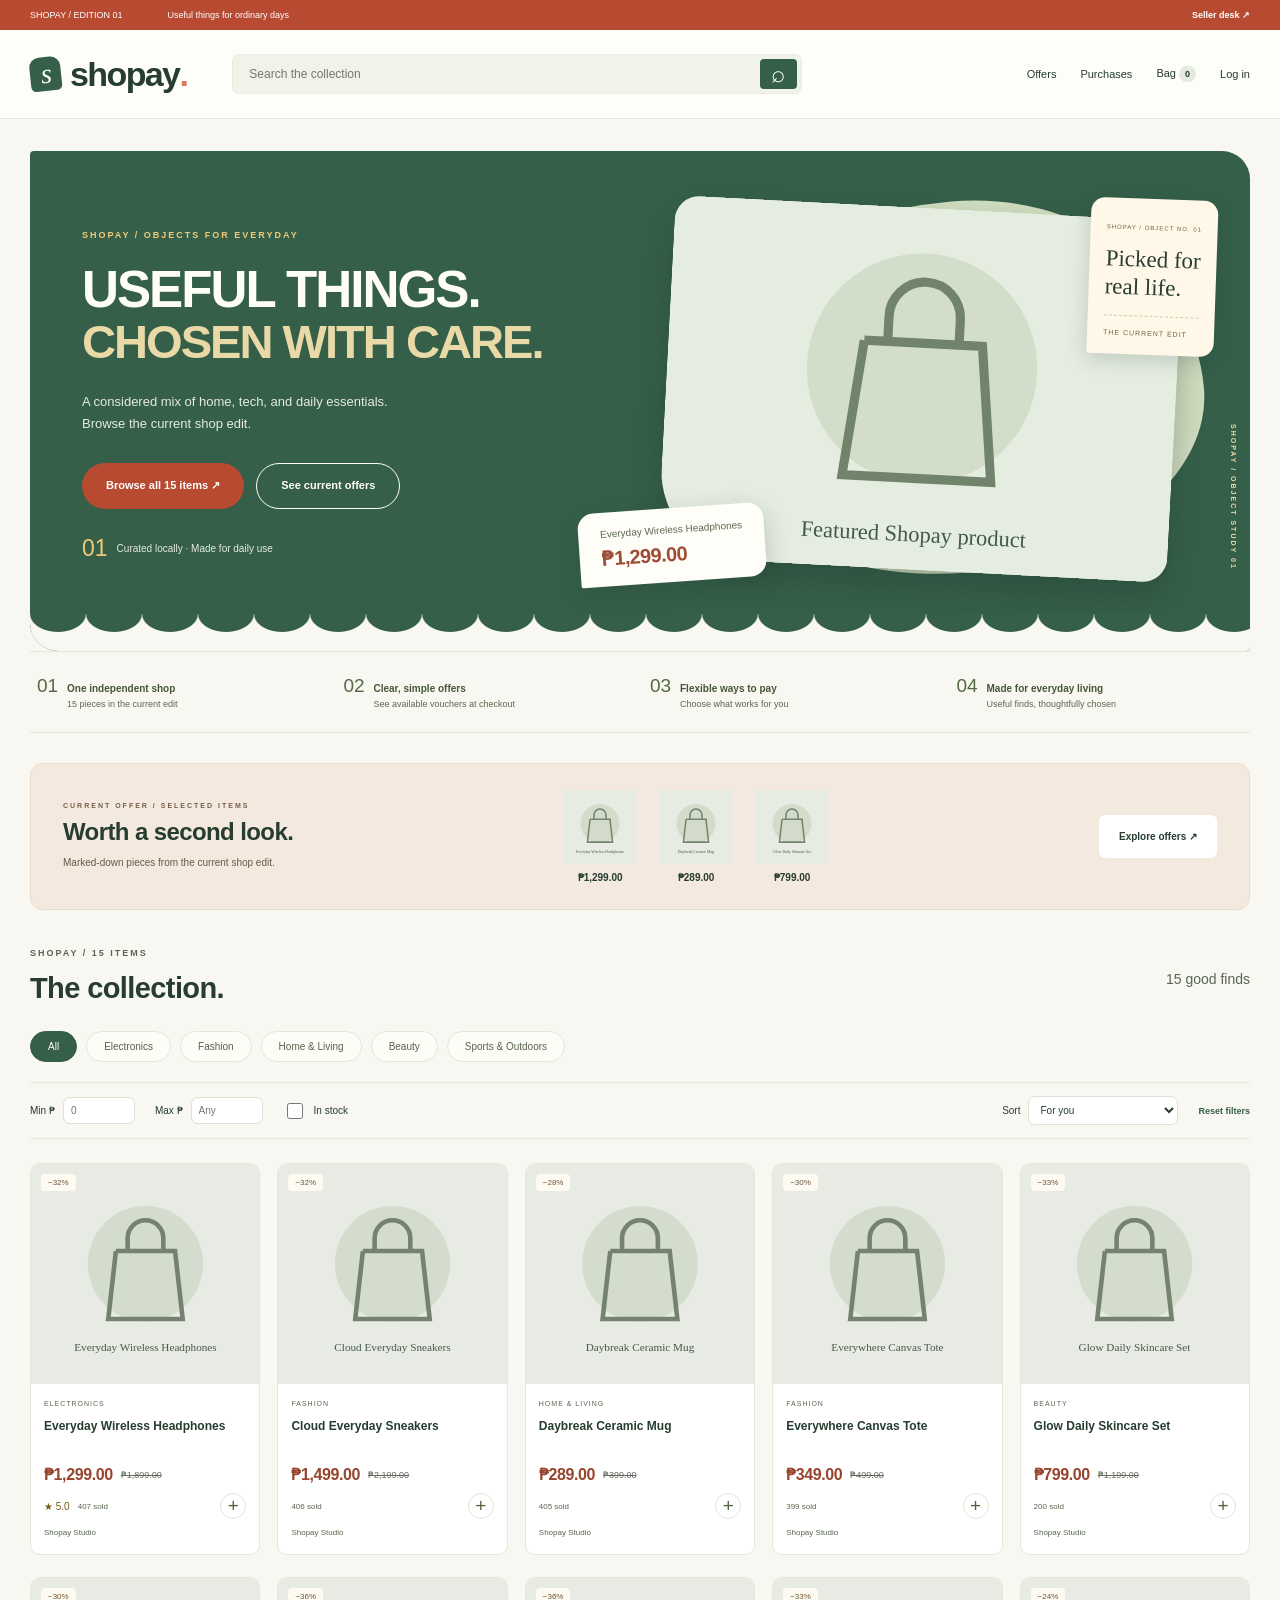
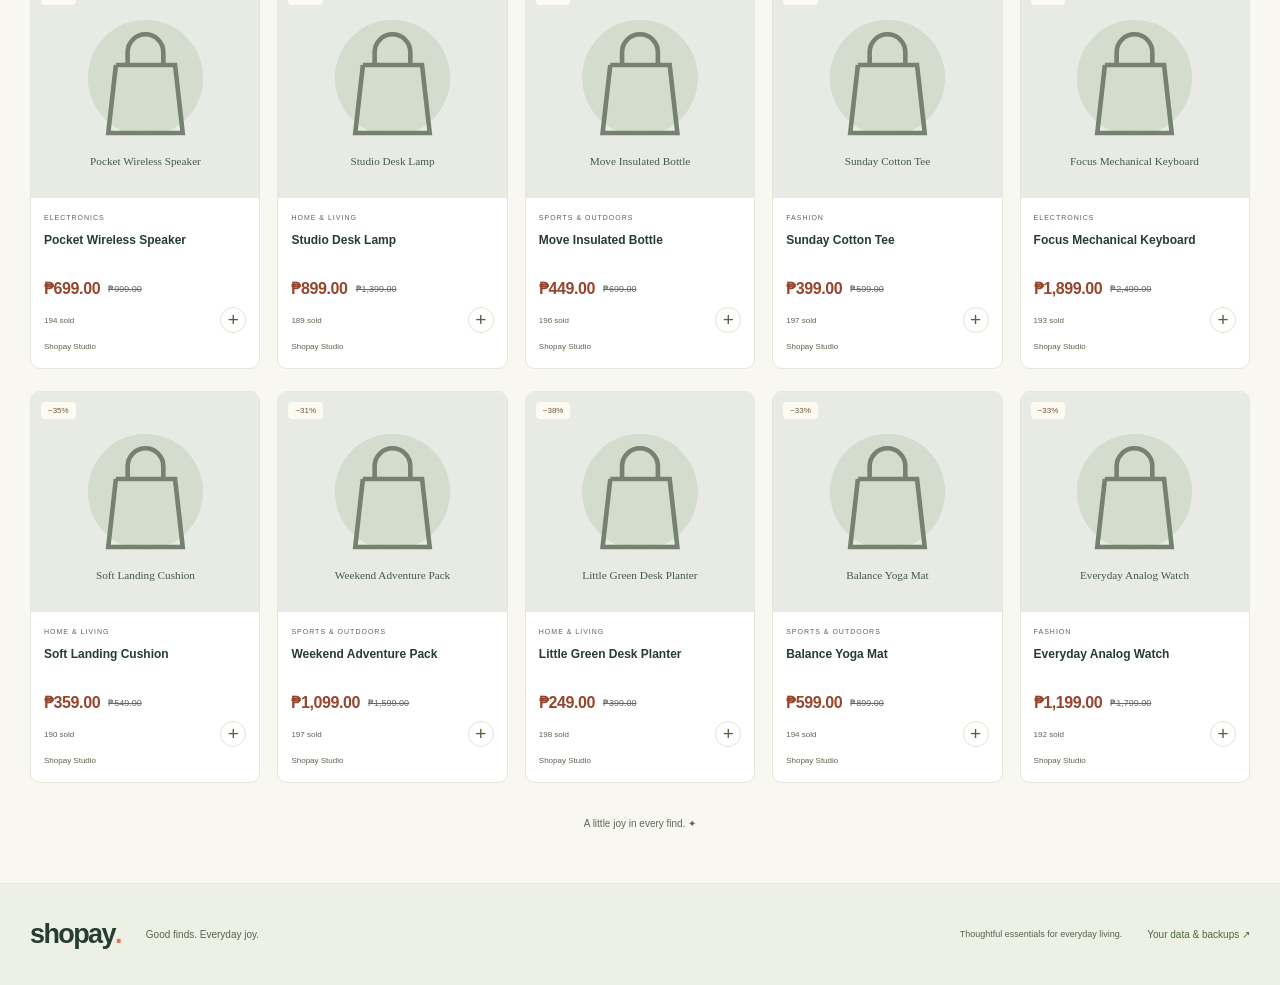
==== index.html @ 60e9d0f9 "Initial commit" ====
<!doctype html>
<html lang="en">
<head>
  <meta charset="UTF-8">
  <meta name="viewport" content="width=device-width, initial-scale=1">
  <meta name="description" content="Shopay: good finds, thoughtful prices, and a little everyday joy.">
  <title>Shopay · Good finds, everyday.</title>
  <link rel="stylesheet" href="style.css">
  <script src="script.js" defer></script>
</head>
<!-- For shared customer/admin data, open both pages through the same static-server URL. -->
<body data-mode="customer">
  <div class="announcement">SHOPAY / EDITION 01 <span>Useful things for ordinary days</span><a href="admin.html">Seller desk ↗</a></div>
  <header class="site-header">
    <a class="logo" href="#home" aria-label="Shopay homepage"><span class="logo-mark">s</span>shopay<span class="coral">.</span></a>
  <form id="search-form" class="search"><input name="search" placeholder="Search the collection" aria-label="Search products"><button aria-label="Search">⌕</button></form>
    <nav><a href="#vouchers">Offers</a><a href="#orders">Purchases</a><a href="#cart">Bag <b id="cart-count">0</b></a><a href="#profile" id="account-link">Log in</a></nav>
  </header>
  <main>
    <!-- HOME: static presentation stays in HTML; JavaScript fills the catalog. -->
  <section id="page-home" class="page">
  <div class="hero">
  <div><span class="eyebrow">SHOPAY / OBJECTS FOR EVERYDAY</span><h1>Useful things.<br><em>Chosen with care.</em></h1>
  <p>A considered mix of home, tech, and daily essentials.<br>Browse the current shop edit.</p><div class="hero-actions"><a class="button dark" href="#collection">Browse all 15 items ↗</a><a class="button light" href="#vouchers">See current offers</a></div>
  <div class="hero-note"><span>01</span> Curated locally · Made for daily use</div></div>
  <div class="hero-art">
  <div class="hero-circle"></div><img id="hero-image" alt="Featured Shopay product">
  <div class="hero-ticket"><small>SHOPAY / OBJECT NO. 01</small><strong>Picked for<br>real life.</strong><span>THE CURRENT EDIT</span></div>
  <div class="hero-price"><small id="hero-name"></small><strong id="hero-price"></strong></div></div>
      </div>
  <div class="benefits"><span>01 <strong>One independent shop</strong><small>15 pieces in the current edit</small></span><span>02 <strong>Clear, simple offers</strong><small>See available vouchers at checkout</small></span><span>03 <strong>Flexible ways to pay</strong><small>Choose what works for you</small></span><span>04 <strong>Made for everyday living</strong><small>Useful finds, thoughtfully chosen</small></span></div>
  <div class="offer-banner">
  <div><span class="eyebrow">CURRENT OFFER / SELECTED ITEMS</span>
  <h2>Worth a second look.</h2>
  <p>Marked-down pieces from the current shop edit.</p></div>
  <div id="flash-products" class="flash-products"></div><a href="#vouchers" class="button light">Explore offers ↗</a></div>
  <section id="collection" class="collection">
  <div class="section-heading">
  <div><span class="eyebrow">SHOPAY / 15 ITEMS</span>
  <h2>The collection.</h2></div><span id="product-count" class="muted"></span></div>
  <div id="category-buttons" class="category-buttons" aria-label="Product categories"></div>
  <div class="filters">
  <label>Min ₱<input id="min-price" type="number" min="0" placeholder="0"></label>
  <label>Max ₱<input id="max-price" type="number" min="0" placeholder="Any"></label>
  <label class="inline"><input id="available-only" type="checkbox">In stock</label>
  <label>Sort<select id="sort"><option value="recommended">For you</option><option value="low">Price: low to high</option><option value="high">Price: high to low</option><option value="sold">Best sellers</option><option value="new">Newest</option></select></label>
          <button data-action="clear-filters" class="text-button">Reset filters</button>
        </div>
  <div id="product-grid" class="product-grid"></div>
  <p class="collection-note">A little joy in every find. ✦</p>
      </section>
    </section>
    <!-- PRODUCT: one reusable view for every catalog item. -->
  <section id="page-product" class="page" hidden>
      <a href="#home" class="text-button">← Back to good finds</a>
  <div class="product-detail">
  <div class="detail-art"><img id="detail-image" alt=""></div>
  <div><span id="detail-category" class="eyebrow"></span><h1 id="detail-name"></h1>
  <div id="detail-rating" class="muted"></div>
  <div id="detail-price" class="detail-price"></div>
  <p id="detail-description"></p>
  <div class="notice">Thoughtfully selected essentials, ready for everyday use.</div>
  <div class="quantity-row">
  <label>Quantity<input id="product-qty" type="number" min="1" value="1"></label><span id="detail-stock"></span></div>
  <div class="button-row"><button data-action="add-detail" class="button outlined">Add to bag</button><button data-action="buy" class="button primary">Buy now ↗</button></div>
  <p class="muted" id="detail-shop"></p></div></div>
  <div class="two-columns">
  <section class="panel">
  <h2>A closer look</h2>
  <p id="detail-specs"></p></section>
  <section class="panel">
  <h2>Little notes from shoppers</h2>
  <div id="reviews"></div>
  <form id="review-form" hidden>
  <label>Rating<select name="rating"><option value="5">★★★★★</option><option value="4">★★★★</option><option value="3">★★★</option><option value="2">★★</option><option value="1">★</option></select></label>
  <label>Your review<textarea name="text" required maxlength="500"></textarea></label><button class="button primary">Post review</button></form>
</section>
</div>
    </section>
    <!-- CART: checked items alone are included in checkout. -->
  <section id="page-cart" class="page" hidden>
  <div class="section-heading">
  <div><span class="eyebrow">A FEW GOOD FINDS</span><h1>Your shopping bag.</h1></div><a href="#home">Keep exploring ↗</a></div>
  <div class="cart-layout">
  <div id="cart-items" class="panel"></div><aside class="panel summary">
  <h2>A little recap</h2>
  <div id="cart-summary"></div><a class="button primary wide" href="#checkout">Continue to checkout ↗</a></aside></div>
    </section>
    <!-- CHECKOUT: no card, wallet, or banking credentials are collected. -->
  <section id="page-checkout" class="page" hidden>
      <span class="eyebrow">ALMOST YOURS</span><h1>The final little details.</h1>
  <div class="cart-layout">
  <form id="checkout-form" class="stack">
  <section class="panel">
  <h2>01 · Where should it go?</h2>
  <label>Delivery address<textarea name="address" required minlength="8" maxlength="300"></textarea></label>
  <label>Delivery option<select name="shipping" id="shipping-option"></select></label></section>
  <section class="panel">
  <h2>02 · A little extra off</h2>
  <div class="two-columns">
  <label>Order voucher<input name="code" placeholder="HELLO10" maxlength="30"></label>
  <label>Shipping voucher<input name="shippingCode" placeholder="SHIPFREE" maxlength="30"></label></div>
  <p class="muted">One order discount plus one shipping discount.</p><button type="button" data-action="apply-vouchers" class="button outlined">Apply vouchers</button></section>
  <section class="panel">
  <h2>03 · Your way to pay</h2>
  <label>Payment method<select name="payment"><option>Cash on Delivery</option><option>E-Wallet</option><option>Card</option><option>ShopayLater</option></select></label>
  <div id="installment-options" hidden>
  <label>Installment duration<select name="months"><option value="1">1 month</option><option value="3" selected>3 months</option><option value="6">6 months</option></select></label>
  <p id="credit-message" class="muted"></p></div></section>
      </form>
<aside class="panel summary">
  <h2>Order summary</h2>
  <div id="checkout-summary"></div><button class="button primary wide" form="checkout-form" id="place-order">Place order ↗</button>
  </aside></div>
    </section>
  <section id="page-orders" class="page" hidden>
  <div class="section-heading">
  <div><span class="eyebrow">YOUR SHOPAY</span><h1>Your little deliveries.</h1></div>
  <label class="inline"><input id="show-earlier-orders" type="checkbox">Include earlier purchases</label></div>
  <div id="order-list"></div></section>
  <section id="page-vouchers" class="page" hidden><span class="eyebrow">LITTLE EXTRAS, JUST FOR YOU</span><h1>Good finds. Better prices.</h1>
  <div id="voucher-list" class="two-columns"></div></section>
  <section id="page-later" class="page" hidden><span class="eyebrow">YOUR PACE. YOUR EVERYDAY.</span><h1>Shopay<span class="coral">Later</span></h1>
  <div class="credit-banner">
  <div><small>AVAILABLE SHOPAYLATER BALANCE</small>
  <h2 id="available-credit"></h2>
  <p>₱10,000 available · 0% installment fees</p></div><button data-action="activate-later" id="activate-later" class="button light">Activate ShopayLater</button></div>
  <div id="installment-list"></div></section>
    <!-- ACCOUNT: customer details, saved addresses, and data tools. -->
  <section id="page-profile" class="page" hidden>
  <div class="section-heading">
  <div><span class="eyebrow">MAKE YOURSELF AT HOME</span><h1 id="profile-greeting"></h1></div><button data-action="logout" class="button outlined">Log out</button></div>
  <div class="account-links"><a href="#orders">Your purchases ↗</a><a href="#vouchers">Voucher wallet ↗</a><a href="#later">ShopayLater ↗</a><a href="#backup">Data backup ↗</a></div>
  <div class="two-columns">
  <form id="profile-form" class="panel">
  <h2>Your account</h2>
  <label>Display name<input name="name" required maxlength="60"></label>
  <label>Email address<input name="email" type="email" required maxlength="100"></label><button class="button primary">Save profile</button></form>
  <form id="address-form" class="panel">
  <h2>Saved delivery addresses</h2>
  <div id="address-list"></div>
  <label>Add a delivery address<textarea name="address" required minlength="8" maxlength="300"></textarea></label><button class="button outlined">Save address</button></form>
</div></section>
  <section id="page-backup" class="page" hidden><span class="eyebrow">ACCOUNT &amp; RECORDS</span><h1>Keep your good finds.</h1>
  <div class="panel">
  <p>Export a JSON backup before importing or restoring your shop data. Importing replaces saved records and signs you out.</p>
  <div class="button-row"><button data-action="export" class="button primary">Export shop data</button>
  <label class="button outlined file-label">Import shop data<input type="file" id="import-file" accept=".json,application/json"></label><button data-action="reset" class="button danger">Restore shop defaults</button></div></div>
  <p class="notice">Your shop data saves automatically. Export a backup to keep a separate copy.</p></section>
    <!-- CUSTOMER ACCESS: sign-in and account creation. -->
  <section id="page-login" class="page auth-page" hidden>
  <div class="auth-intro"><span class="eyebrow">GOOD FINDS START HERE</span><h1>Your next favorite<br>is a login away.</h1>
  <p>A little joy, delivered. Make yourself at home.</p><span class="auth-star">✦</span></div>
  <form id="login-form" class="panel"><span class="eyebrow">YOUR SHOPAY</span>
  <h2>Hello, good to see you.</h2>
  <label>Email address<input name="email" type="email" value="alex@shopay.ph" required autocomplete="username"></label>
  <label>4-digit PIN<input name="pin" type="password" value="1234" pattern="[0-9]{4}" maxlength="4" required autocomplete="off"></label><button class="button primary wide">Log in ↗</button>
  <p class="muted small">Sign in to view your account, purchases, and saved offers.</p><a href="#register">Create a customer account</a><a href="admin.html">Seller login ↗</a></form>
</section>
  <section id="page-register" class="page narrow" hidden>
  <form id="register-form" class="panel"><span class="eyebrow">MAKE YOURSELF AT HOME</span><h1>Join the good finds.</h1>
  <label>Your name<input name="name" required maxlength="60"></label>
  <label>Email address<input name="email" type="email" required maxlength="100"></label>
  <label>4-digit PIN<input name="pin" type="password" pattern="[0-9]{4}" maxlength="4" required autocomplete="off"></label><button class="button primary wide">Create customer account</button>
  <p class="muted small">Your account keeps your purchases and saved offers together.</p><a href="#login">Already have an account? Log in.</a></form>
</section>
  </main>
  <footer><a class="logo" href="#home">shopay<span class="coral">.</span></a>
  <p>Good finds. Everyday joy.</p><span>Thoughtful essentials for everyday living.</span><a href="#backup">Your data & backups ↗</a></footer>
  <div id="toast" role="status" aria-live="polite"></div>
  <noscript>Shopay needs JavaScript enabled.</noscript>
</body>
</html>
---- style.css ----
/* SHOPAY DESIGN: warm paper, forest green, coral details, generous readable spacing. */
:root{--paper:#f8f7f1;--white:#fff;--ink:#263d30;--green:#355f49;--muted:#596656;--line:#e3e7dc;--coral:#de795d;--coral-strong:#b84a32;--soft:#e6eddc;font-family:Arial,Helvetica,sans-serif;color:var(--ink);background:var(--paper);font-size:14px}
*{box-sizing:border-box}
body{margin:0}
button,input,select,textarea{font:inherit}
button,a{touch-action:manipulation}
button{cursor:pointer;color:inherit;background:none;border:0}
button:disabled{opacity:.45;cursor:not-allowed}
a{color:inherit;text-decoration:none}
img{display:block;max-width:100%;object-fit:cover}
h1,h2,h3,p{margin-top:0}
h1{font-size:38px;line-height:1.12;letter-spacing:-1.5px;margin-bottom:15px}
h2{font-size:23px;letter-spacing:-.6px;margin-bottom:15px}
p{line-height:1.75}
small{font-size:11px}
strong,b{font-weight:600}
[hidden]{display:none!important}
/* Shared controls: native inputs keep the presentation simple and keyboard friendly. */
label{display:flex;flex-direction:column;gap:8px;font-size:11px;font-weight:600;margin-bottom:17px;min-width:0}
input,select,textarea{padding:11px 12px;border:1px solid #dce2d4;border-radius:7px;background:#fff;color:var(--ink);width:100%;max-width:100%;font-size:12px}
textarea{min-height:90px;resize:vertical}
input[type=checkbox]{width:16px;height:16px;accent-color:var(--green)}
input:focus,select:focus,textarea:focus{outline:2px solid #7a9b7770;outline-offset:2px}
button:focus-visible,a:focus-visible,summary:focus-visible{outline:3px solid var(--coral-strong);outline-offset:4px}
.inline{display:flex;flex-direction:row;align-items:center;gap:8px;margin-bottom:0}
.muted{color:var(--muted)}
.small{font-size:11px}
.green{color:var(--green)}
.coral{color:var(--coral)}
.eyebrow{display:block;font-size:9px;font-weight:700;letter-spacing:2px;color:var(--muted);margin-bottom:14px}
.button{display:inline-flex;align-items:center;justify-content:center;gap:12px;min-height:43px;padding:12px 20px;border-radius:6px;font-size:12px;font-weight:600;line-height:1.4}
.button.primary,.button.dark{background:var(--green);color:white}
.button.light{background:white;color:var(--ink)}
.button.outlined{background:white;border:1px solid #d6dfce}
.button.danger{color:#af4e38;border:1px solid #eac7bc;background:#fff4ee}
.button.small{font-size:10px;padding:8px 12px;min-height:32px}
.button.wide{width:100%}
.button-row{display:flex;gap:12px;align-items:center;flex-wrap:wrap}
.text-button{display:inline-block;color:var(--green);font-size:11px;font-weight:600;padding:6px 0}
.panel{background:var(--white);border:1px solid var(--line);border-radius:12px;padding:25px}
.section-heading{display:flex;justify-content:space-between;gap:20px;align-items:center;margin-bottom:22px}
.section-heading h1,.section-heading h2{margin-bottom:4px}
.section-heading label{margin-bottom:0}
.two-columns{display:grid;grid-template-columns:1fr 1fr;gap:24px}
.three-columns{display:grid;grid-template-columns:1fr 1fr 1fr;gap:15px}
.space-top{margin-top:25px}
.stack{display:grid;gap:22px}
.notice{padding:16px 19px;background:#f4f2e5;border:1px solid #e7e2cc;border-radius:8px;font-size:11px;color:#625b45;line-height:1.8;margin-block:22px}
.empty{padding:55px 20px;text-align:center;color:var(--muted);grid-column:1/-1}
.empty>span{font-size:35px;color:#63734f;display:block;margin-bottom:20px}
.empty h2{font-size:23px;color:var(--ink)}
.empty a{font-size:12px;color:var(--green)}
/* Customer navigation and editorial storefront. */
.announcement{padding:10px max(30px,calc((100% - 1260px)/2));background:var(--coral-strong);color:white;font-size:9px;display:flex;justify-content:space-between;gap:20px}
.announcement>span{margin-right:auto;margin-left:25px}
.announcement a{white-space:nowrap;color:white;font-weight:700}
.site-header{padding:24px max(30px,calc((100% - 1260px)/2));display:flex;align-items:center;gap:45px;background:#fdfdf9;border-bottom:1px solid var(--line);position:sticky;top:0;z-index:20}
.logo{display:inline-flex;align-items:center;font-size:34px;font-weight:700;letter-spacing:-1.6px;white-space:nowrap}
.logo-mark{display:flex;align-items:center;justify-content:center;width:31px;height:34px;background:var(--green);color:#fff;border-radius:10px 10px 5px 5px;margin-right:9px;font:italic 28px Georgia,serif;transform:rotate(-6deg)}
.search{display:flex;flex:1;background:#f1f3e9;border:1px solid #e9ecdf;border-radius:7px;max-width:570px}
.search input{background:transparent;border:0;padding:12px 16px;min-width:80px}
.search button{background:var(--green);color:white;border-radius:4px;margin:4px;width:40px;font-size:24px}
.site-header nav{display:flex;align-items:center;gap:24px;margin-left:auto;font-size:11px;white-space:nowrap}
.site-header nav b{font-size:9px;display:inline-flex;min-width:17px;justify-content:center;background:#e5ebdc;padding:3px;border-radius:10px}
.site-header nav a[aria-current=page]{color:var(--green);font-weight:700;border-bottom:2px solid var(--coral)}
.page{width:min(1260px,calc(100% - 60px));margin:32px auto 50px;min-height:55vh}
.hero{display:grid;grid-template-columns:minmax(0,.9fr) minmax(0,1.1fr);background:var(--green);color:#fffdf7;border:0;border-radius:4px 28px 4px 28px;min-height:500px;position:relative;overflow:hidden;padding-bottom:24px}
.hero::after{content:"";position:absolute;z-index:2;inset:auto 0 -1px;height:38px;background:radial-gradient(28px 18px at 28px 0,var(--green)97%,transparent 102%) 0 0/56px 38px repeat-x,var(--paper)}
.hero>div:first-child{padding:52px 0 38px 52px;z-index:1;align-self:center}
.hero .eyebrow{font-size:9px;letter-spacing:2px;color:#f0c978}
.hero h1{font:900 clamp(36px,4vw,58px)/.98 'Arial Rounded MT Bold','Arial Black',Arial,sans-serif;letter-spacing:-2px;text-transform:uppercase;margin:25px 0}
.hero h1 em{font:900 .92em/.98 'Arial Rounded MT Bold','Arial Black',Arial,sans-serif;color:#e9d9a7}
.hero p{font-size:13px;color:#e4ebdf;margin-bottom:27px}
.hero .button{padding:14px 24px;font-size:11px;gap:20px;border-radius:30px}
.hero .button.dark{background:var(--coral-strong);color:white}
.hero .button.light{border:1px solid #fffdf7;background:transparent;color:#fffdf7}
.hero-actions{display:flex;gap:12px;flex-wrap:wrap}
.hero-note{font-size:10px;color:#e4ebdf;display:flex;align-items:center;gap:9px;margin-top:26px}
.hero-note>span{font-size:23px;color:#f0c978}
.hero-art{position:relative;display:flex;align-items:center;justify-content:center}
.hero-art::after{content:'SHOPAY  /  OBJECT STUDY  01';position:absolute;right:2%;bottom:12%;writing-mode:vertical-rl;font-size:7px;font-weight:700;letter-spacing:2px;color:#e9d9a7}
.hero-circle{width:78%;height:78%;right:7%;background:#d1dec1;border-radius:55% 45% 48% 52%/47% 56% 44% 53%;position:absolute;transform:rotate(-5deg)}
.hero-art>img{position:absolute;width:76%;height:76%;right:11%;border-radius:25px 90px 25px 90px;mix-blend-mode:normal;filter:saturate(.9);transform:rotate(3deg);box-shadow:0 16px 34px #1d332a55}
.hero-ticket{position:absolute;top:10%;right:5%;transform:rotate(2deg);padding:18px 16px;background:#fff8e9;color:var(--ink);border-radius:14px 14px 14px 2px;box-shadow:0 5px 20px #1d332a30}
.hero-ticket small{font-size:6px;letter-spacing:1px;color:#705a3a}
.hero-ticket strong{font-family:Georgia,serif;font-weight:400;font-size:23px;line-height:1.2;display:block;margin-top:13px}
.hero-ticket>span{display:block;border-top:1px dashed #d5c8ab;font-size:7px;letter-spacing:1px;padding-top:13px;margin-top:15px;color:#705c3f}
.hero-price{position:absolute;z-index:3;bottom:45px;left:0;background:#fffdf7;padding:16px 22px;transform:rotate(-4deg);border-radius:16px 16px 16px 2px;box-shadow:0 8px 24px #1d332a35;max-width:260px}
.hero-price small{font-size:10px;color:#5d6a51;display:block}
.hero-price strong{font-size:20px;display:block;margin-top:7px;letter-spacing:-.6px;color:#9d4d35}
.benefits{display:grid;grid-template-columns:repeat(4,1fr);gap:20px;padding:23px 7px;border-top:1px solid var(--line);border-bottom:1px solid var(--line)}
.benefits>span{display:grid;grid-template-columns:30px 1fr;align-items:baseline;font-size:19px;color:#536a40}
.benefits strong{grid-column:2;font-size:10px;letter-spacing:0;margin-left:0;color:#465738}
.benefits small{grid-column:2;display:block;font-size:9px;margin-left:0;margin-top:2px;color:#5b6951}
.offer-banner{display:flex;align-items:center;gap:30px;background:#f4e9df;border:1px solid #ecdccc;border-radius:12px;padding:26px 32px;margin-top:30px}
.offer-banner .eyebrow{font-size:7px;color:#755f48;margin-bottom:9px}
.offer-banner h2{font-size:24px;margin-bottom:8px}
.offer-banner p{font-size:10px;color:#685a49;margin-bottom:0}
.offer-banner>.button{margin-left:auto;font-size:10px;white-space:nowrap}
.flash-products{display:flex;gap:22px;margin-left:auto}
.flash-products a{text-align:center}
.flash-products img{width:74px;height:74px;object-fit:cover;border-radius:8px 8px 2px 2px;mix-blend-mode:normal;filter:saturate(.8)}
.flash-products strong{font-size:10px;display:block;margin-top:8px}
.collection{padding-top:38px;scroll-margin-top:120px}
.collection .section-heading h2{font-size:29px}
.category-buttons{display:flex;gap:9px;overflow-x:auto;scrollbar-width:none;padding-bottom:8px;margin-bottom:12px}
.category-buttons button{border:1px solid #e2e7d9;border-radius:20px;padding:9px 17px;background:#fdfdf8;font-size:10px;white-space:nowrap;color:#56634c}
.category-buttons button.active{background:var(--green);border-color:var(--green);color:white}
.filters{display:flex;align-items:center;gap:20px;border-top:1px solid var(--line);border-bottom:1px solid var(--line);padding:13px 0;margin-bottom:24px}
.filters label{flex-direction:row;align-items:center;gap:8px;font-size:10px;font-weight:400;margin:0;white-space:nowrap}
.filters input[type=number]{width:72px;padding:7px;font-size:10px}
.filters select{font-size:10px;padding:7px;min-width:150px}
.filters label:has(select){margin-left:auto}
.filters .text-button{font-size:9px;white-space:nowrap}
/* Product cards, product detail, cart, checkout, and purchase history. */
.product-grid{display:grid;grid-template-columns:repeat(5,minmax(0,1fr));gap:22px 17px}
.product-card{background:#fff;border:1px solid #e3e8da;border-radius:10px;overflow:hidden;transition:transform .2s,box-shadow .2s}
.product-card:hover{transform:translateY(-3px);box-shadow:0 8px 25px #354d2612}
.product-art{aspect-ratio:1.04;display:block;position:relative;overflow:hidden;background:#edf0e7}
.product-art>img{width:100%;height:100%;padding:0;object-fit:cover;filter:saturate(.65)}
.discount{position:absolute;top:10px;left:10px;background:#fffdf3e6;border-radius:4px;padding:4px 7px;color:#705538;font-size:8px}
.sold-out{position:absolute;bottom:10px;left:10px;background:#283f32d9;color:white;font-size:9px;padding:6px 10px;border-radius:5px}
.product-copy{padding:15px 13px}
.product-copy>small{font-size:8px;color:#58654f;display:block;line-height:1.5}
.product-copy>small:first-child{text-transform:uppercase;font-size:7px;letter-spacing:1px;margin-bottom:8px}
.product-copy>a{display:block;font-size:12px;font-weight:600;line-height:1.5;min-height:36px}
.prices{display:flex;align-items:center;gap:8px;margin-top:12px}
.prices strong{font-size:16px;color:#98452e;letter-spacing:-.4px}
.prices s{font-size:9px;color:#626a5f}
.product-meta{display:flex;gap:8px;align-items:center;font-size:8px;color:#59664f;margin-top:9px;margin-bottom:8px}
.product-meta button{margin-left:auto;display:flex;align-items:center;justify-content:center;border:1px solid #e0e6d5;border-radius:50%;width:26px;height:26px;color:#50643c;font-size:19px}
.rating{color:#795d13;font-size:10px}
.collection-note{text-align:center;font-size:10px;color:#5c694f;margin:32px 0 0}
.product-detail{display:grid;grid-template-columns:1fr 1fr;gap:50px;margin-block:25px 35px}
.detail-art{background:#e9efdf;border-radius:14px;overflow:hidden;min-height:410px}
.detail-art img{width:100%;height:100%;max-height:500px;object-fit:cover;filter:saturate(.75)}
.product-detail h1{font-size:37px;margin-top:15px}
.product-detail>div:last-child{padding-top:15px}
.product-detail p{color:#58674e;font-size:12px}
.detail-price{display:flex;gap:15px;align-items:center;flex-wrap:wrap;background:#eeefe5;padding:18px;margin-block:20px;border-radius:8px}
.detail-price strong{font-size:28px;letter-spacing:-1px;color:#98452e}
.detail-price s{font-size:12px;color:#626b5d}
.detail-price>span{font-size:9px;color:#566647}
.quantity-row{display:flex;align-items:center;gap:20px;font-size:11px;color:#56664a}
.quantity-row label{display:flex;flex-direction:row;align-items:center;gap:16px}
.quantity-row input{width:75px}
.review{border-bottom:1px solid var(--line);padding-block:15px}
.review strong{font-size:12px}
.review p{font-size:12px;color:var(--muted);margin:10px 0}
.review small{color:#5f6b56;font-size:9px}
.cart-layout{display:grid;grid-template-columns:minmax(0,1fr) 340px;gap:25px;align-items:start}
.cart-item{display:flex;align-items:center;gap:15px;border-bottom:1px solid var(--line);padding:15px 0}
.cart-item:last-child{border:0}
.cart-item>input[type=checkbox]{flex-shrink:0}
.cart-item>img{width:74px;height:74px;border-radius:7px;flex-shrink:0;background:#eff2e8}
.cart-item>div{flex:1}
.cart-item strong{font-size:12px}
.cart-item small{display:block;font-size:9px;color:#596750;margin-top:7px}
.cart-item>input[type=number]{width:60px;padding:8px}
.cart-item>b{font-size:12px;white-space:nowrap}
.summary{position:sticky;top:125px}
.summary-line{display:flex;justify-content:space-between;gap:18px;padding:12px 0;font-size:12px;border-bottom:1px solid #f0f2e9;line-height:1.6}
.summary-line>span{color:#56634c}
.summary-line strong{white-space:nowrap}
.summary .button{margin-top:20px}
hr{border:0;border-top:1px solid var(--line);margin:20px 0}
.order-card{margin-bottom:22px}
.order-card>.section-heading{border-bottom:1px solid var(--line);padding-bottom:15px}
.order-card .section-heading small{display:block;margin-top:6px;color:var(--muted);font-size:10px}
.order-line{display:flex;align-items:center;gap:15px;margin-block:12px;font-size:11px}
.order-line img{width:50px;height:50px;border-radius:6px;background:#edf1e5}
.order-line>span{flex:1}
.order-progress{display:flex;flex-wrap:wrap;gap:10px;color:#59664f;font-size:8px;padding:18px 0}
.order-progress .done{color:#557c50;font-weight:600}
.badge{display:inline-block;white-space:nowrap;font-size:9px;background:#f7f0e2;border:1px solid #e7dec8;border-radius:5px;color:#70551e;padding:5px 8px}
.badge.completed,.badge.healthy,.badge.active{background:#edf4e6;color:#4e6337;border-color:#d8e6ca}
.badge.shipped,.badge.delivered,.badge.processing{background:#eaf1ed;color:#466151;border-color:#d8e7de}
.badge.canceled,.badge.inactive{background:#f0f2eb;color:#5f6957;border-color:#e0e5d7}
.badge.reorder,.badge.low{background:#fff0e6;color:#8a512f;border-color:#edd8c4}
/* Account, offer, login, installment, and backup views. */
.voucher-card{display:flex;border:1px solid var(--line);border-radius:12px;overflow:hidden;background:white}
.voucher-card>div{background:#e8eedb;min-width:145px;display:flex;align-items:center;justify-content:center;flex-direction:column;padding:25px 15px;border-right:1px dashed #b9c8a0}
.voucher-card>div>strong{font-size:28px;letter-spacing:-1px;color:#4d6237}
.voucher-card>div>small{font-size:7px;letter-spacing:1px;margin-top:10px;color:#56664a}
.voucher-card>section{padding:25px}
.voucher-card h2{font-size:20px;margin-bottom:10px}
.voucher-card p{font-size:10px;color:#56644c;margin-bottom:10px}
.voucher-card section>small{display:block;font-size:9px;color:#596750}
.voucher-card .button{margin-top:17px}
.credit-banner{display:flex;align-items:center;justify-content:space-between;gap:25px;padding:35px;background:var(--green);color:white;border-radius:14px;margin-block:25px}
.credit-banner small{font-size:9px;letter-spacing:1.5px;color:#d0dfc9}
.credit-banner h2{font-size:46px;letter-spacing:-2px;margin:20px 0 10px}
.credit-banner p{font-size:11px;color:#d0dfc9;margin-bottom:0}
.loan-card{display:flex;justify-content:space-between;gap:25px;margin-bottom:22px}
.loan-card p,.loan-card details{font-size:11px;color:#56644c}
.loan-card>div:last-child{text-align:right}
.loan-card>div:last-child>small{display:block;color:#56654b;font-size:10px;margin-bottom:15px}
.loan-card h2{margin-bottom:5px}
.account-links{display:grid;grid-template-columns:repeat(4,1fr);gap:16px;margin-bottom:25px}
.account-links a{padding:22px;background:white;border:1px solid var(--line);border-radius:10px;font-size:12px;color:#4d623a}
.address-row{display:flex;justify-content:space-between;gap:15px;font-size:12px;border-bottom:1px solid var(--line);padding-bottom:15px}
.auth-page{display:grid;grid-template-columns:1fr 1fr;gap:70px;align-items:center;max-width:1000px;min-height:65vh;padding-block:30px}
.auth-intro{position:relative;padding:20px 0}
.auth-intro h1{font-size:47px;letter-spacing:-2px;margin-top:25px}
.auth-intro p{max-width:300px;font-size:12px;color:#56654b}
.auth-intro .eyebrow{font-size:8px}
.auth-intro .logo{margin-bottom:40px}
.auth-star{font-size:90px;color:#65774f;display:block;margin:30px 70px 0 auto;text-align:right}
.auth-page .panel{padding:32px;box-shadow:0 12px 40px #3b4b2410}
.auth-page .panel h2{font-size:25px;margin-top:23px}
.auth-page .panel>a{display:block;font-size:11px;color:#4d693b;margin-top:22px}
.auth-page .panel>p{font-size:10px;margin-top:18px}
.narrow{max-width:520px}
.file-label{position:relative;cursor:pointer;margin:0}
.file-label input{position:absolute;inset:0;opacity:0;cursor:pointer;width:100%;height:100%}
footer{display:flex;align-items:center;gap:25px;background:#edf0e5;padding:35px max(30px,calc((100% - 1260px)/2));border-top:1px solid var(--line)}
footer .logo{font-size:27px}
footer p{font-size:10px;color:#56654c;margin-bottom:0}
footer>span{font-size:9px;color:#56644b;margin-left:auto}
footer>a:last-child{font-size:10px;color:#4e6739;white-space:nowrap}
/* Seller workspace uses the same palette, so the two modes feel connected. */
.admin-auth{width:min(1020px,calc(100% - 60px));margin:45px auto}
.seller-layout{display:flex;min-height:100vh}
.sidebar{position:fixed;inset:0 auto 0 0;width:225px;background:#263e30;color:#a6b69a;padding:30px 19px;display:flex;flex-direction:column;overflow-y:auto;scrollbar-width:thin}
.sidebar>.logo{color:#f3f5e8;font-size:31px;margin-left:8px}
.sidebar>.eyebrow{font-size:7px;color:#a8bb9b;margin:10px 0 27px 9px;letter-spacing:2.5px}
.shop-badge{display:flex;gap:11px;align-items:center;border-bottom:1px solid #ffffff0d;padding:10px 8px 24px;margin-bottom:20px;font-size:10px;color:#c9d7ba}
.shop-badge b{display:flex;align-items:center;justify-content:center;background:#3e5941;color:#bdcfa9;border-radius:8px;width:32px;height:32px;font:23px Georgia,serif}
.sidebar nav{display:flex;flex-direction:column;gap:7px}
.sidebar nav a{padding:13px 13px;font-size:11px;border-radius:6px;white-space:nowrap}
.sidebar nav a.active{background:#d6e7b414;color:#d5e1be}
.sidebar nav a:hover{background:#ffffff06}
.sidebar-bottom{margin-top:auto;padding-top:40px}
.sidebar-bottom>p{font-size:10px;background:#ffffff05;border:1px solid #ffffff0b;border-radius:9px;padding:17px 14px;color:#c3d2b4}
.sidebar-bottom small{font-size:9px;line-height:1.8;display:block;margin-top:10px;color:#a8bb9b}
.sidebar-bottom>a,.sidebar-bottom>button{display:block;font-size:10px;color:#c1ceb7;padding:11px}
.seller-main{width:calc(100% - 225px);margin-left:225px}
.seller-top{height:74px;background:#fdfdf8;border-bottom:1px solid var(--line);display:flex;align-items:center;justify-content:space-between;padding:0 35px;font-size:10px;color:#59664e}
.seller-top b{color:#526846;font-weight:500}
.workspace-label{font-size:7px;letter-spacing:1px;color:#59664e;border:1px solid #e4e7d7;background:#f4f5ea;padding:5px 8px;border-radius:4px}
.admin-page{padding:32px 35px;max-width:1500px;margin:auto;min-height:80vh}
.admin-page h1{font-size:30px;letter-spacing:-1px}
.admin-page>.eyebrow{font-size:8px}
.admin-page>.muted{font-size:11px}
.admin-page .panel h2{font-size:17px}
.admin-page .panel{padding:22px}
.admin-page .notice{font-size:10px}
.seller-footer{padding:18px 35px;border-top:1px solid var(--line);font-size:8px;color:#59664e;margin-bottom:0}
.kpi-grid{display:grid;grid-template-columns:repeat(4,minmax(0,1fr));gap:17px;margin-block:25px}
.kpi{padding:22px 20px;background:white;border:1px solid var(--line);border-radius:10px}
.kpi>span{font-size:10px;color:#566549}
.kpi>strong{font-size:27px;letter-spacing:-1px;display:block;margin-block:17px}
.kpi>small{font-size:8px;line-height:1.6;color:#58664d;display:block}
.chart{display:block;width:100%;height:auto;margin-top:18px;min-height:150px}
.chart text{font:10px Arial,sans-serif;fill:#58654e}
.bar-row{margin-top:23px}
.bar-row>div:first-child{display:flex;justify-content:space-between;gap:12px;margin-bottom:10px;font-size:10px;color:#56664b}
.bar-row b{font-size:9px;font-weight:500;white-space:nowrap}
.bar-track{height:5px;border-radius:5px;background:#edf1e3;overflow:hidden}
.bar-track i{display:block;background:#9ab481;height:100%;border-radius:5px}
.bar-row:nth-child(even) .bar-track i{background:#c69c7b}
.bar-row small{display:block;font-size:8px;color:#56654b;margin-top:7px}
.stock-row{display:flex;align-items:center;justify-content:space-between;gap:15px;padding:16px 0;border-bottom:1px solid var(--line)}
.stock-row strong{font-size:10px}
.stock-row small{display:block;font-size:9px;color:#58664c;margin-top:7px}
.table-wrap{overflow:auto;padding:0!important}
table{width:100%;border-collapse:collapse;text-align:left}
th{padding:16px 17px;background:#f3f5ec;font-size:9px;font-weight:500;color:#506143;white-space:nowrap}
td{border-top:1px solid #edf0e5;padding:17px;font-size:10px;color:#56654b;line-height:1.6}
td strong{font-size:10px;color:#60794e}
td small{display:block;font-size:8px;color:#59674e;margin-top:5px}
td .text-button{display:block;font-size:9px;white-space:nowrap}
.table-product{display:flex;align-items:center;gap:12px;min-width:180px}
.table-product img{width:45px;height:45px;background:#edf1e5;border-radius:6px}
.table-product strong{max-width:190px}
.table-wrap td .badge{font-size:8px}
.admin-page label{font-size:10px}
.admin-page select,.admin-page input{font-size:11px}
.adjustment-row{display:flex;justify-content:space-between;gap:15px;flex-wrap:wrap;padding:13px 0;border-bottom:1px solid var(--line);font-size:10px;color:#56654b}
.adjustment-row small{font-size:9px;color:#59674e}
.forecast-controls{display:grid;grid-template-columns:1.3fr 1fr 1fr auto;gap:17px;align-items:end}
.forecast-controls label{margin:0}
.forecast-controls .button{font-size:10px;padding:11px 14px;min-height:38px}
.formula{padding:17px;border:1px dashed #cdd9bd;background:#f2f5e8;color:#516341;border-radius:8px;font-size:12px;line-height:1.8}
.admin-page details{font-size:11px;color:#536445;margin-top:15px}
summary{cursor:pointer;padding-block:10px}
.admin-page .two-columns>.panel>p{font-size:11px;color:#56664b}
/* Dialogs are static HTML forms; JavaScript only fills their fields. */
dialog{width:min(630px,calc(100% - 30px));max-height:90vh;border:1px solid var(--line);border-radius:13px;padding:27px;box-shadow:0 20px 100px #183c2840;color:var(--ink)}
dialog::backdrop{background:#19302370;backdrop-filter:blur(3px)}
dialog .section-heading h2{font-size:22px;margin:0}
dialog .section-heading button{font-size:19px;color:#536544}
dialog>form>.button{margin-top:8px}
dialog .notice{font-size:10px}
dialog .order-progress{font-size:7px;gap:6px}
dialog .order-card{padding:17px}
dialog .order-line{font-size:10px}
dialog #order-details{max-height:420px;overflow:auto}
#toast{position:fixed;bottom:25px;left:50%;transform:translate(-50%,15px);background:#2b4a34;color:white;padding:16px 22px;border-radius:8px;font-size:12px;line-height:1.6;max-width:min(500px,90vw);width:max-content;box-shadow:0 10px 35px #24422030;z-index:100;opacity:0;pointer-events:none;transition:opacity .2s,transform .2s}
#toast.show{opacity:1;transform:translate(-50%,0)}
/* Tablet layout: fewer card columns and stacked dashboard regions. */

/* Tablet: fewer catalog columns and a compact seller navigation. */
@media(max-width:1100px){
  .product-grid{grid-template-columns:repeat(4,minmax(0,1fr))}
  .site-header{gap:25px;padding-inline:25px}
  .site-header nav{gap:17px}
  .hero h1{font-size:clamp(36px,4vw,58px)}
  .hero-art>img{width:78%;height:315px}
  .hero-circle{width:80%;height:330px}
  .hero-ticket{right:15px;padding:16px}
  .offer-banner{gap:20px;padding:24px}
  .flash-products{gap:12px}
  .flash-products img{width:60px;height:60px}
  .sidebar{width:190px;padding-inline:13px}
  .seller-main{margin-left:190px;width:calc(100% - 190px)}
  .admin-page{padding:28px 22px}
  .admin-page .two-columns{grid-template-columns:1fr}
  .kpi-grid{grid-template-columns:1fr 1fr}
  .forecast-controls{grid-template-columns:1fr 1fr}
}
/* Mobile: retain readable cards, native forms, and horizontally scrollable tables. */
@media(max-width:700px){
  h1{font-size:29px}
  .announcement{padding:9px 15px;font-size:8px}
  .announcement>span,.site-header nav>a:nth-child(2){display:none}
  .site-header{padding:15px;gap:13px;flex-wrap:wrap}
  .logo{font-size:28px}.logo-mark{width:27px;height:30px}
  .site-header nav{gap:15px;font-size:10px}
  .search{order:3;flex-basis:100%;max-width:none}
  .page{width:calc(100% - 30px);margin-block:20px 30px}
  .hero{grid-template-columns:1fr;min-height:535px}
  .hero>div:first-child{padding:29px 25px}.hero .eyebrow{font-size:6px;letter-spacing:1px}
  .hero h1{font-size:38px;margin:20px 0}.hero p{font-size:10px;max-width:220px}
  .hero .button{font-size:10px;padding:12px 17px}.hero-note{display:none}.hero-actions{gap:8px}
  .hero-art{position:absolute;bottom:0;right:0;height:260px;width:70%}
  .hero-art>img{width:88%;height:190px;right:5px;top:15px}.hero-circle{width:88%;height:205px;right:0;top:8px}
  .hero-ticket{top:-245px;right:15px;max-width:130px;padding:13px}.hero-ticket strong{font-size:17px}.hero-ticket small,.hero-ticket>span{font-size:5px}
  .hero-price{left:-55px;bottom:25px;max-width:185px;padding:13px}.hero-price small{font-size:8px}.hero-price strong{font-size:17px}
  .benefits{grid-template-columns:1fr 1fr;gap:20px 10px;padding:23px 4px}.benefits strong{font-size:8px}.benefits small{font-size:7px}
  .offer-banner{padding:22px;flex-wrap:wrap;gap:15px}.offer-banner h2{font-size:22px}.offer-banner .eyebrow{font-size:6px}
  .flash-products a:last-child{display:none}.offer-banner>.button{font-size:9px;padding:9px 12px;min-height:32px}
  .collection{padding-top:28px;scroll-margin-top:160px}.collection .section-heading h2{font-size:25px}.collection .eyebrow{font-size:7px}
  .section-heading{gap:15px;align-items:flex-start;flex-wrap:wrap}.section-heading>.muted{font-size:9px}
  .filters{gap:12px;flex-wrap:wrap}.filters label{font-size:9px}.filters input[type=number]{width:55px}.filters label:has(select){margin-left:0}
  .product-grid{grid-template-columns:1fr 1fr;gap:14px}.product-copy{padding:13px 11px}.product-copy>a{font-size:12px}.prices{gap:5px}.prices strong{font-size:14px}.prices s{font-size:8px}
  .product-meta{font-size:8px;gap:6px}.product-copy>small{font-size:8px}.product-copy>small:first-child{font-size:6px}
  .two-columns,.product-detail,.cart-layout{grid-template-columns:1fr;gap:20px}.three-columns{grid-template-columns:1fr 1fr}
  .panel{padding:20px}.detail-art{min-height:0;height:310px}.product-detail h1{font-size:31px}.product-detail>div:last-child{padding:0}.summary{position:static}
  .cart-item{gap:9px}.cart-item>img{width:50px;height:50px}.cart-item strong,.cart-item>b{font-size:10px}.cart-item>input[type=number]{width:46px;padding:7px}
  .cart-item>div{min-width:0}.cart-item small{font-size:8px}.cart-item>input[type=checkbox]{width:14px}.summary-line{font-size:11px}
  .order-line{font-size:10px;gap:10px}.order-line img{width:42px;height:42px}.order-card{padding:17px}.order-progress{font-size:7px;gap:5px}
  .credit-banner{padding:25px;flex-wrap:wrap}.credit-banner h2{font-size:38px}.credit-banner small{font-size:7px}.credit-banner p{font-size:10px}
  .loan-card{flex-direction:column}.loan-card>div:last-child{text-align:left}.account-links{grid-template-columns:1fr 1fr;gap:12px}.account-links a{padding:17px;font-size:10px}
  .auth-page{grid-template-columns:1fr;gap:15px;padding-top:10px}.auth-intro h1{font-size:36px}.auth-star{position:absolute;right:0;bottom:0;margin:0;font-size:50px}.auth-page .panel{padding:25px}
  .voucher-card>div{min-width:105px}.voucher-card>div>strong{font-size:23px}.voucher-card>section{padding:20px 15px}.voucher-card p{font-size:10px}
  footer{padding:25px 15px;gap:15px;flex-wrap:wrap}footer p{display:none}footer>span{max-width:170px;font-size:7px;text-align:right}
  .sidebar{position:relative;width:100%;padding:17px 15px 0;overflow:visible}.sidebar>.logo{margin:0;font-size:27px}.sidebar>.eyebrow{position:absolute;top:30px;right:16px;margin:0}
  .shop-badge,.sidebar-bottom{display:none}.sidebar nav{flex-direction:row;overflow:auto;scrollbar-width:none;margin-top:17px}.sidebar nav a{font-size:9px;padding:11px 9px}
  .seller-main{margin:0;width:100%}.seller-layout{display:block}.seller-top{padding-inline:16px;height:52px;font-size:9px}.workspace-label{font-size:6px}
  .admin-page{padding:24px 15px}.admin-page h1{font-size:29px}.admin-page>.eyebrow{font-size:7px}.admin-page .panel{padding:18px}.admin-page .notice{font-size:10px}
  .kpi-grid{gap:12px}.kpi{padding:17px 14px}.kpi>span{font-size:8px}.kpi>strong{font-size:23px}.kpi>small{font-size:7px}.seller-footer{font-size:7px;padding:15px}
  .forecast-controls{grid-template-columns:1fr 1fr;gap:15px}.forecast-controls>label:first-child,.forecast-controls>.button{grid-column:1/-1}
  .admin-page .section-heading .button-row{width:100%}.admin-page .section-heading .button-row label{flex:1}.admin-page .section-heading>.button{font-size:10px}
  dialog{padding:22px}dialog .two-columns{grid-template-columns:1fr 1fr;gap:13px}dialog .section-heading h2{font-size:20px}dialog label{font-size:10px}.admin-auth{width:calc(100% - 40px);margin:22px auto}
}
@media(prefers-reduced-motion:reduce){*{scroll-behavior:auto!important;transition:none!important}}
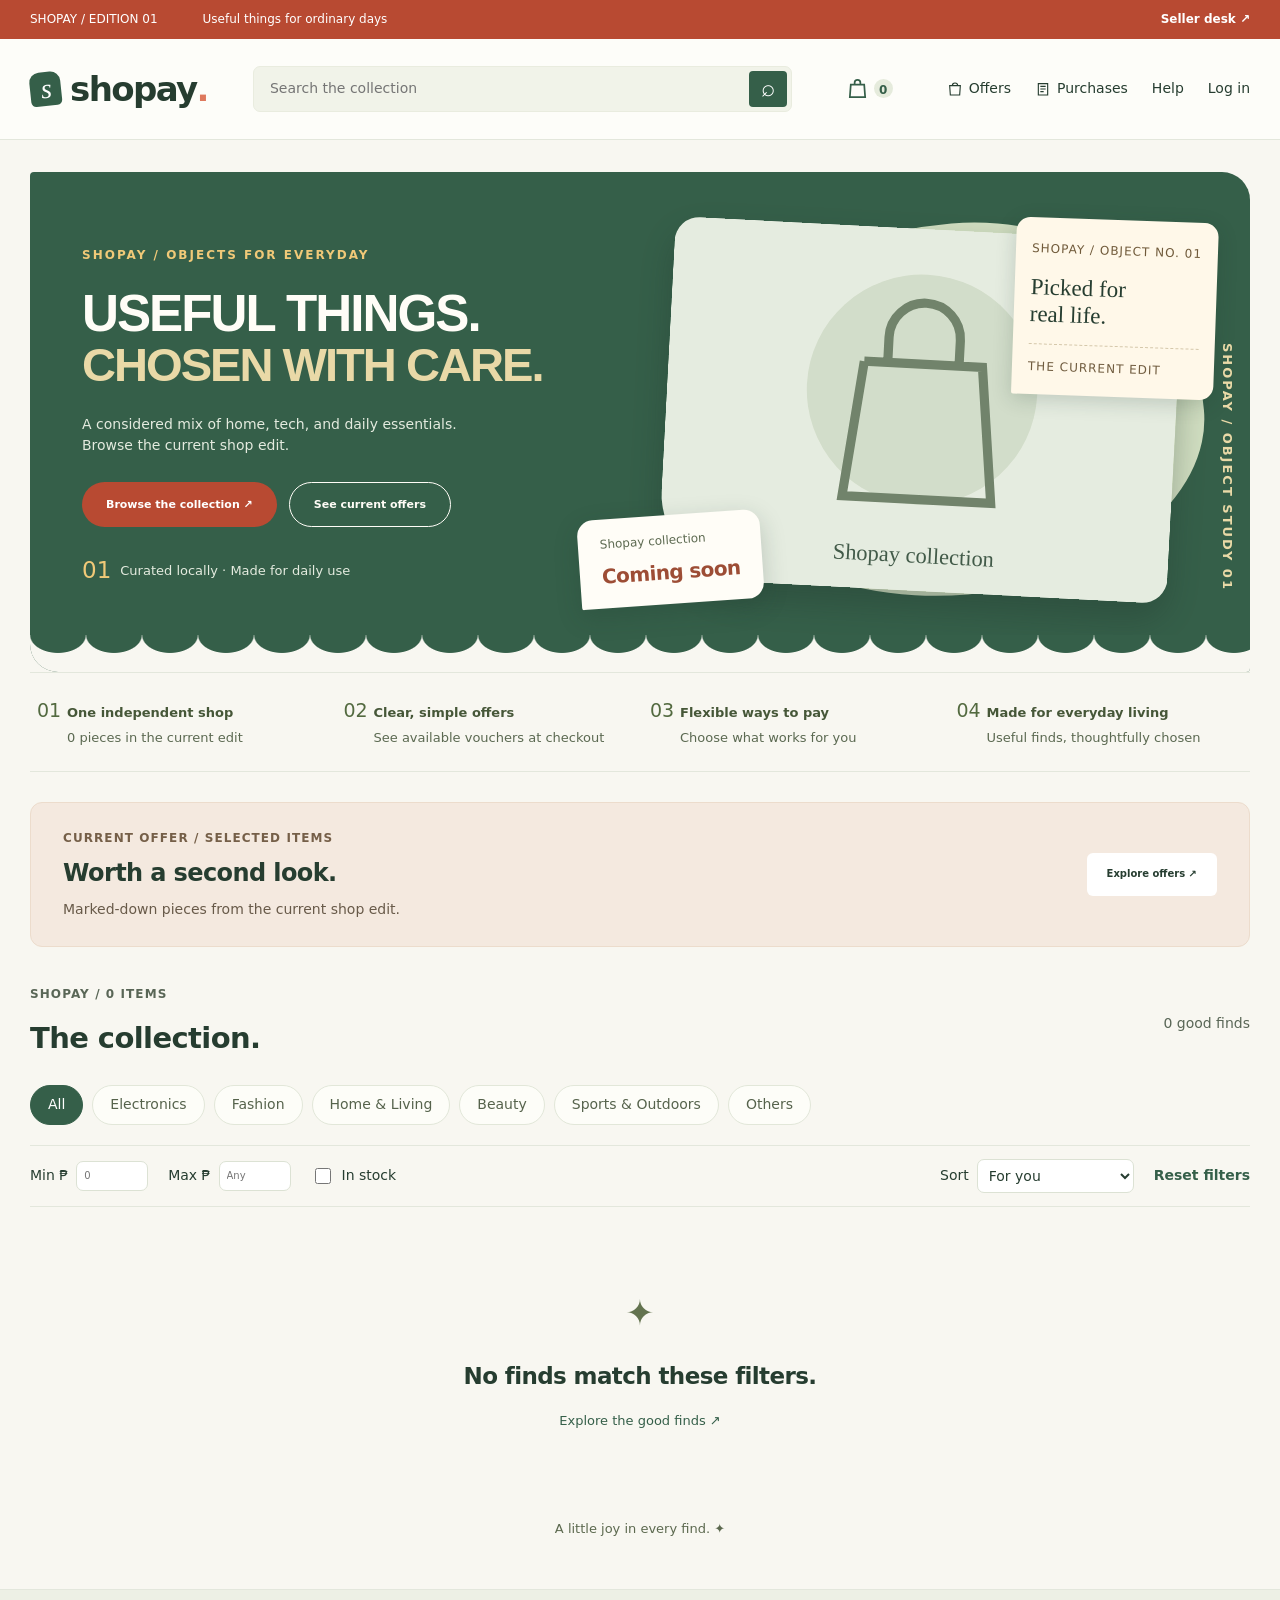
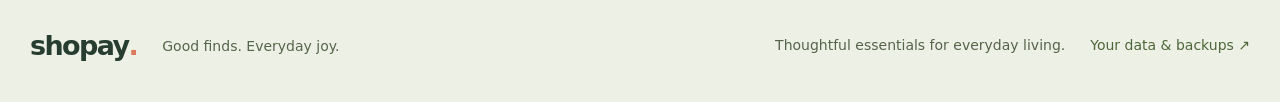
==== commit b7e444ad: "Add seller and customer store features Co-authored-by: Copilot <223556219+Copilot@users.noreply.gith" ====
--- a/index.html
+++ b/index.html
@@ -14,21 +14,22 @@
   <header class="site-header">
     <a class="logo" href="#home" aria-label="Shopay homepage"><span class="logo-mark">s</span>shopay<span class="coral">.</span></a>
   <form id="search-form" class="search"><input name="search" placeholder="Search the collection" aria-label="Search products"><button aria-label="Search">⌕</button></form>
-    <nav><a href="#vouchers">Offers</a><a href="#orders">Purchases</a><a href="#cart">Bag <b id="cart-count">0</b></a><a href="#profile" id="account-link">Log in</a></nav>
+    <a href="#cart" class="bag-link" aria-label="Shopping bag"><svg viewBox="0 0 24 24" aria-hidden="true"><path d="M5 8h14l1 13H4L5 8Zm4 0V6a3 3 0 0 1 6 0v2"/></svg><b id="cart-count">0</b></a>
+    <nav><a href="#vouchers" aria-label="Offers"><svg class="nav-icon" viewBox="0 0 24 24" aria-hidden="true"><path d="M4 7h16l-1 14H5L4 7Zm4 0a4 4 0 0 1 8 0"/></svg><span>Offers</span></a><a href="#orders" aria-label="My purchases"><svg class="nav-icon" viewBox="0 0 24 24" aria-hidden="true"><path d="M5 4h14v17H5zM8 8h8M8 12h8M8 16h5"/></svg><span>Purchases</span></a><a href="#support">Help</a><a href="#profile" id="account-link">Log in</a></nav>
   </header>
   <main>
     <!-- HOME: static presentation stays in HTML; JavaScript fills the catalog. -->
   <section id="page-home" class="page">
   <div class="hero">
   <div><span class="eyebrow">SHOPAY / OBJECTS FOR EVERYDAY</span><h1>Useful things.<br><em>Chosen with care.</em></h1>
-  <p>A considered mix of home, tech, and daily essentials.<br>Browse the current shop edit.</p><div class="hero-actions"><a class="button dark" href="#collection">Browse all 15 items ↗</a><a class="button light" href="#vouchers">See current offers</a></div>
+  <p>A considered mix of home, tech, and daily essentials.<br>Browse the current shop edit.</p><div class="hero-actions"><a class="button dark" href="#collection">Browse the collection ↗</a><a class="button light" href="#vouchers">See current offers</a></div>
   <div class="hero-note"><span>01</span> Curated locally · Made for daily use</div></div>
   <div class="hero-art">
   <div class="hero-circle"></div><img id="hero-image" alt="Featured Shopay product">
   <div class="hero-ticket"><small>SHOPAY / OBJECT NO. 01</small><strong>Picked for<br>real life.</strong><span>THE CURRENT EDIT</span></div>
   <div class="hero-price"><small id="hero-name"></small><strong id="hero-price"></strong></div></div>
       </div>
-  <div class="benefits"><span>01 <strong>One independent shop</strong><small>15 pieces in the current edit</small></span><span>02 <strong>Clear, simple offers</strong><small>See available vouchers at checkout</small></span><span>03 <strong>Flexible ways to pay</strong><small>Choose what works for you</small></span><span>04 <strong>Made for everyday living</strong><small>Useful finds, thoughtfully chosen</small></span></div>
+  <div class="benefits"><span>01 <strong>One independent shop</strong><small id="benefit-count">0 pieces in the current edit</small></span><span>02 <strong>Clear, simple offers</strong><small>See available vouchers at checkout</small></span><span>03 <strong>Flexible ways to pay</strong><small>Choose what works for you</small></span><span>04 <strong>Made for everyday living</strong><small>Useful finds, thoughtfully chosen</small></span></div>
   <div class="offer-banner">
   <div><span class="eyebrow">CURRENT OFFER / SELECTED ITEMS</span>
   <h2>Worth a second look.</h2>
@@ -36,7 +37,7 @@
   <div id="flash-products" class="flash-products"></div><a href="#vouchers" class="button light">Explore offers ↗</a></div>
   <section id="collection" class="collection">
   <div class="section-heading">
-  <div><span class="eyebrow">SHOPAY / 15 ITEMS</span>
+  <div><span id="collection-label" class="eyebrow">SHOPAY / COLLECTION</span>
   <h2>The collection.</h2></div><span id="product-count" class="muted"></span></div>
   <div id="category-buttons" class="category-buttons" aria-label="Product categories"></div>
   <div class="filters">
@@ -60,8 +61,8 @@
   <div id="detail-price" class="detail-price"></div>
   <p id="detail-description"></p>
   <div class="notice">Thoughtfully selected essentials, ready for everyday use.</div>
-  <div class="quantity-row">
-  <label>Quantity<input id="product-qty" type="number" min="1" value="1"></label><span id="detail-stock"></span></div>
+  <div id="variation-row" hidden><label>Color or option<select id="product-variant"></select></label></div>
+  <div class="quantity-row"><label>Quantity</label><div class="quantity-stepper"><button type="button" data-action="product-qty" data-step="-1" aria-label="Decrease quantity">−</button><input id="product-qty" type="number" min="1" value="1" aria-label="Quantity"><button type="button" data-action="product-qty" data-step="1" aria-label="Increase quantity">+</button></div><span id="detail-stock"></span></div>
   <div class="button-row"><button data-action="add-detail" class="button outlined">Add to bag</button><button data-action="buy" class="button primary">Buy now ↗</button></div>
   <p class="muted" id="detail-shop"></p></div></div>
   <div class="two-columns">
@@ -115,9 +116,10 @@
     </section>
   <section id="page-orders" class="page" hidden>
   <div class="section-heading">
-  <div><span class="eyebrow">YOUR SHOPAY</span><h1>Your little deliveries.</h1></div>
-  <label class="inline"><input id="show-earlier-orders" type="checkbox">Include earlier purchases</label></div>
-  <div id="order-list"></div></section>
+  <div><span class="eyebrow">YOUR SHOPAY</span><h1>My purchases</h1></div></div>
+  <div id="purchase-tabs" class="category-buttons purchase-tabs" role="tablist" aria-label="Filter purchases"><button id="orders-pay-tab" role="tab" aria-selected="false" aria-controls="order-list" data-action="purchase-tab" data-value="pay"><span aria-hidden="true">◷</span> To pay</button><button id="orders-ship-tab" role="tab" aria-selected="false" aria-controls="order-list" data-action="purchase-tab" data-value="ship"><span aria-hidden="true">□</span> To ship</button><button id="orders-receive-tab" role="tab" aria-selected="false" aria-controls="order-list" data-action="purchase-tab" data-value="receive"><span aria-hidden="true">⇢</span> To receive</button><button id="orders-rate-tab" role="tab" aria-selected="false" aria-controls="order-list" data-action="purchase-tab" data-value="rate"><span aria-hidden="true">☆</span> To rate</button><button id="orders-history-tab" role="tab" aria-selected="true" aria-controls="order-list" data-action="purchase-tab" data-value="history" class="active"><span aria-hidden="true">↺</span> History</button></div>
+  <div id="order-list" role="tabpanel" aria-label="Purchase results"></div></section>
+  <section id="page-support" class="page" hidden><span class="eyebrow">SHOPAY CUSTOMER CARE</span><h1>Help Center</h1><p class="muted">Quick answers and a direct line to our shop.</p><div class="two-columns"><section class="panel support-faq"><h2>Common questions</h2><details><summary>Where can I track my order?</summary><p>Open My purchases and choose To pay, To ship, or To receive to see its latest status.</p></details><details><summary>Can I cancel an order?</summary><p>On My purchases, choose Cancel order while it is pending or being prepared.</p></details><details><summary>How do I use an offer?</summary><p>Enter an available voucher during checkout before placing your order.</p></details></section><section class="panel"><h2>Message Shopay</h2><div id="customer-chat" class="chat-thread"></div><form id="support-form" class="chat-form"><label>Your message<textarea name="text" required maxlength="1000"></textarea></label><button class="button primary">Send message</button></form></section></div></section>
   <section id="page-vouchers" class="page" hidden><span class="eyebrow">LITTLE EXTRAS, JUST FOR YOU</span><h1>Good finds. Better prices.</h1>
   <div id="voucher-list" class="two-columns"></div></section>
   <section id="page-later" class="page" hidden><span class="eyebrow">YOUR PACE. YOUR EVERYDAY.</span><h1>Shopay<span class="coral">Later</span></h1>
@@ -153,8 +155,8 @@
   <p>A little joy, delivered. Make yourself at home.</p><span class="auth-star">✦</span></div>
   <form id="login-form" class="panel"><span class="eyebrow">YOUR SHOPAY</span>
   <h2>Hello, good to see you.</h2>
-  <label>Email address<input name="email" type="email" value="alex@shopay.ph" required autocomplete="username"></label>
-  <label>4-digit PIN<input name="pin" type="password" value="1234" pattern="[0-9]{4}" maxlength="4" required autocomplete="off"></label><button class="button primary wide">Log in ↗</button>
+          <label>Email address<input name="email" type="email" required autocomplete="username"></label>
+  <label>4-digit PIN<input name="pin" type="password" pattern="[0-9]{4}" maxlength="4" required autocomplete="off"></label><button class="button primary wide">Log in ↗</button>
   <p class="muted small">Sign in to view your account, purchases, and saved offers.</p><a href="#register">Create a customer account</a><a href="admin.html">Seller login ↗</a></form>
 </section>
   <section id="page-register" class="page narrow" hidden>
--- a/style.css
+++ b/style.css
@@ -1,5 +1,4 @@
-/* SHOPAY DESIGN: warm paper, forest green, coral details, generous readable spacing. */
-:root{--paper:#f8f7f1;--white:#fff;--ink:#263d30;--green:#355f49;--muted:#596656;--line:#e3e7dc;--coral:#de795d;--coral-strong:#b84a32;--soft:#e6eddc;font-family:Arial,Helvetica,sans-serif;color:var(--ink);background:var(--paper);font-size:14px}
+:root{--paper:#f8f7f1;--white:#fff;--ink:#263d30;--green:#355f49;--muted:#596656;--line:#e3e7dc;--coral:#de795d;--coral-strong:#b84a32;--soft:#e6eddc;font-family:system-ui,-apple-system,"Segoe UI",Roboto,Arial,sans-serif;color:var(--ink);background:var(--paper);font-size:14px}
 *{box-sizing:border-box}
 body{margin:0}
 button,input,select,textarea{font:inherit}
@@ -60,7 +59,7 @@
 .search{display:flex;flex:1;background:#f1f3e9;border:1px solid #e9ecdf;border-radius:7px;max-width:570px}
 .search input{background:transparent;border:0;padding:12px 16px;min-width:80px}
 .search button{background:var(--green);color:white;border-radius:4px;margin:4px;width:40px;font-size:24px}
-.site-header nav{display:flex;align-items:center;gap:24px;margin-left:auto;font-size:11px;white-space:nowrap}
+.site-header nav{display:flex;align-items:center;gap:24px;margin-left:auto;font-size:11px;white-space:nowrap}.site-header nav a{display:inline-flex;align-items:center;gap:6px}
 .site-header nav b{font-size:9px;display:inline-flex;min-width:17px;justify-content:center;background:#e5ebdc;padding:3px;border-radius:10px}
 .site-header nav a[aria-current=page]{color:var(--green);font-weight:700;border-bottom:2px solid var(--coral)}
 .page{width:min(1260px,calc(100% - 60px));margin:32px auto 50px;min-height:55vh}
@@ -219,7 +218,7 @@
 footer>span{font-size:9px;color:#56644b;margin-left:auto}
 footer>a:last-child{font-size:10px;color:#4e6739;white-space:nowrap}
 /* Seller workspace uses the same palette, so the two modes feel connected. */
-.admin-auth{width:min(1020px,calc(100% - 60px));margin:45px auto}
+.admin-auth{width:min(1020px,calc(100% - 60px));margin:45px auto}.seller-signup{grid-column:2}
 .seller-layout{display:flex;min-height:100vh}
 .sidebar{position:fixed;inset:0 auto 0 0;width:225px;background:#263e30;color:#a6b69a;padding:30px 19px;display:flex;flex-direction:column;overflow-y:auto;scrollbar-width:thin}
 .sidebar>.logo{color:#f3f5e8;font-size:31px;margin-left:8px}
@@ -252,7 +251,7 @@
 .kpi>strong{font-size:27px;letter-spacing:-1px;display:block;margin-block:17px}
 .kpi>small{font-size:8px;line-height:1.6;color:#58664d;display:block}
 .chart{display:block;width:100%;height:auto;margin-top:18px;min-height:150px}
-.chart text{font:10px Arial,sans-serif;fill:#58654e}
+.chart text{font:20px Arial,sans-serif;fill:#58654e}
 .bar-row{margin-top:23px}
 .bar-row>div:first-child{display:flex;justify-content:space-between;gap:12px;margin-bottom:10px;font-size:10px;color:#56664b}
 .bar-row b{font-size:9px;font-weight:500;white-space:nowrap}
@@ -298,8 +297,6 @@
 dialog #order-details{max-height:420px;overflow:auto}
 #toast{position:fixed;bottom:25px;left:50%;transform:translate(-50%,15px);background:#2b4a34;color:white;padding:16px 22px;border-radius:8px;font-size:12px;line-height:1.6;max-width:min(500px,90vw);width:max-content;box-shadow:0 10px 35px #24422030;z-index:100;opacity:0;pointer-events:none;transition:opacity .2s,transform .2s}
 #toast.show{opacity:1;transform:translate(-50%,0)}
-/* Tablet layout: fewer card columns and stacked dashboard regions. */
-
 /* Tablet: fewer catalog columns and a compact seller navigation. */
 @media(max-width:1100px){
   .product-grid{grid-template-columns:repeat(4,minmax(0,1fr))}
@@ -323,10 +320,10 @@
 @media(max-width:700px){
   h1{font-size:29px}
   .announcement{padding:9px 15px;font-size:8px}
-  .announcement>span,.site-header nav>a:nth-child(2){display:none}
+  .announcement>span{display:none}
   .site-header{padding:15px;gap:13px;flex-wrap:wrap}
   .logo{font-size:28px}.logo-mark{width:27px;height:30px}
-  .site-header nav{gap:15px;font-size:10px}
+  .site-header nav{order:4;flex-basis:100%;justify-content:space-between;gap:8px;margin:0;font-size:10px}
   .search{order:3;flex-basis:100%;max-width:none}
   .page{width:calc(100% - 30px);margin-block:20px 30px}
   .hero{grid-template-columns:1fr;min-height:535px}
@@ -362,6 +359,40 @@
   .kpi-grid{gap:12px}.kpi{padding:17px 14px}.kpi>span{font-size:8px}.kpi>strong{font-size:23px}.kpi>small{font-size:7px}.seller-footer{font-size:7px;padding:15px}
   .forecast-controls{grid-template-columns:1fr 1fr;gap:15px}.forecast-controls>label:first-child,.forecast-controls>.button{grid-column:1/-1}
   .admin-page .section-heading .button-row{width:100%}.admin-page .section-heading .button-row label{flex:1}.admin-page .section-heading>.button{font-size:10px}
-  dialog{padding:22px}dialog .two-columns{grid-template-columns:1fr 1fr;gap:13px}dialog .section-heading h2{font-size:20px}dialog label{font-size:10px}.admin-auth{width:calc(100% - 40px);margin:22px auto}
+  dialog{padding:22px}dialog .two-columns{grid-template-columns:1fr 1fr;gap:13px}dialog .section-heading h2{font-size:20px}dialog label{font-size:10px}.admin-auth{width:calc(100% - 40px);margin:22px auto}.seller-signup{grid-column:1}
 }
 @media(prefers-reduced-motion:reduce){*{scroll-behavior:auto!important;transition:none!important}}
+.bag-link{display:flex;align-items:center;gap:5px;padding:9px;color:var(--green)}.bag-link svg{width:23px;height:23px;fill:none;stroke:currentColor;stroke-width:1.8}.bag-link b{display:grid;place-items:center;min-width:19px;height:19px;padding:2px;border-radius:50%;background:#e5ebdc;font-size:12px}.site-header nav .nav-icon{width:16px;height:16px;fill:none;stroke:currentColor;stroke-width:1.7}
+.quantity-stepper{display:flex;align-items:center;gap:5px}.quantity-stepper button{width:40px;height:40px;border:1px solid var(--line);border-radius:6px;background:white;font-size:20px}.quantity-stepper input{width:62px;text-align:center}
+.chat-thread{display:grid;gap:12px;max-height:55vh;overflow:auto}.chat-message{max-width:85%;padding:13px;background:#f0f3e9;border-radius:10px}.chat-message.from-shop{justify-self:end;background:#e4ede0}.chat-message p{margin:6px 0;font-size:14px}
+.purchase-tabs{display:flex;gap:8px;overflow-x:auto}.purchase-tabs button{flex:0 0 auto;min-height:40px}
+/* Readable system fonts keep shop text clear without changing its visual identity. */
+body{font-size:16px;line-height:1.55}
+button,input,select,textarea{font:inherit;line-height:1.4}
+h1,h2,h3,p,li{line-height:1.45}
+.site-header nav,.site-header nav b,.seller-top,.sidebar nav a,.button,.text-button,.button.small,.category-buttons button,.filters .text-button,td .text-button,dialog .order-progress,dialog .order-line,dialog .notice{font-size:14px}
+.announcement,.workspace-label,.eyebrow,.auth-intro .eyebrow,.hero .eyebrow,.offer-banner .eyebrow,.collection .eyebrow,.sidebar>.eyebrow,.admin-page>.eyebrow{font-size:12px}
+.hero p,.product-detail p,.offer-banner p,.muted,.notice{font-size:14px}
+.filters,.filters label,.filters input,.filters select,.admin-page label,.auth-page label,.search input,body .admin-page select,body .admin-page input,dialog label{font-size:14px}
+.product-copy>small,.product-meta,.rating,.collection-note,.benefits small,.benefits strong,.hero-note,.flash-products strong,.review small,.credit-banner small,.loan-card>div:last-child>small,.admin-page details,summary,.empty a,.hero-art::after{font-size:13px}
+.product-copy>small:first-child,.eyebrow{letter-spacing:.09em}
+.product-copy>a,.cart-item strong,.review strong,.order-line,.summary-line{font-size:15px}
+.prices strong,.detail-price strong{font-size:19px}
+.prices s,.detail-price s,.detail-price>span,.discount,.sold-out,.badge,.hero-ticket small,.hero-ticket>span,.hero-price small{font-size:12px}
+.cart-item small,.order-card .section-heading small,.order-progress,.order-card .muted{font-size:12px}
+.voucher-card p,.voucher-card section>small,.loan-card p,.loan-card details,.account-links a{font-size:14px}
+.seller-top,.admin-page>.muted,.admin-page .notice,.kpi>span,.kpi>small{font-size:14px}
+.bar-row>div:first-child,.bar-row b,.bar-row small,.stock-row strong,.stock-row small{font-size:13px}
+th,td,td strong,td small,.adjustment-row,.adjustment-row small{font-size:13px}
+.sidebar nav a,.shop-badge,.sidebar-bottom>p,.sidebar-bottom small,.seller-footer{font-size:13px}
+.auth-intro p,.auth-page .panel>a,.auth-page .panel>p,footer p,footer>span,footer>a:last-child{font-size:14px}
+.quantity-row,.quantity-row input,.cart-item>input[type=number],.forecast-controls .button{font-size:14px}
+@media(max-width:700px){
+  .site-header nav,.site-header nav a,.announcement,.filters label,.sidebar nav a{font-size:13px}
+  .hero p,.hero .button,.product-copy>a,.prices strong,.cart-item strong,.cart-item>b{font-size:14px}
+  .benefits strong,.benefits small,.product-meta,.product-copy>small,.product-copy>small:first-child{font-size:12px}
+  .section-heading>.muted,.order-line,.order-progress,.summary-line,.account-links a{font-size:13px}
+  .admin-page label,.admin-page select,.admin-page input,.kpi>span,.kpi>small,.seller-top{font-size:13px}
+  .kpi>strong{font-size:24px}
+  .eyebrow,.workspace-label{font-size:10px}
+}
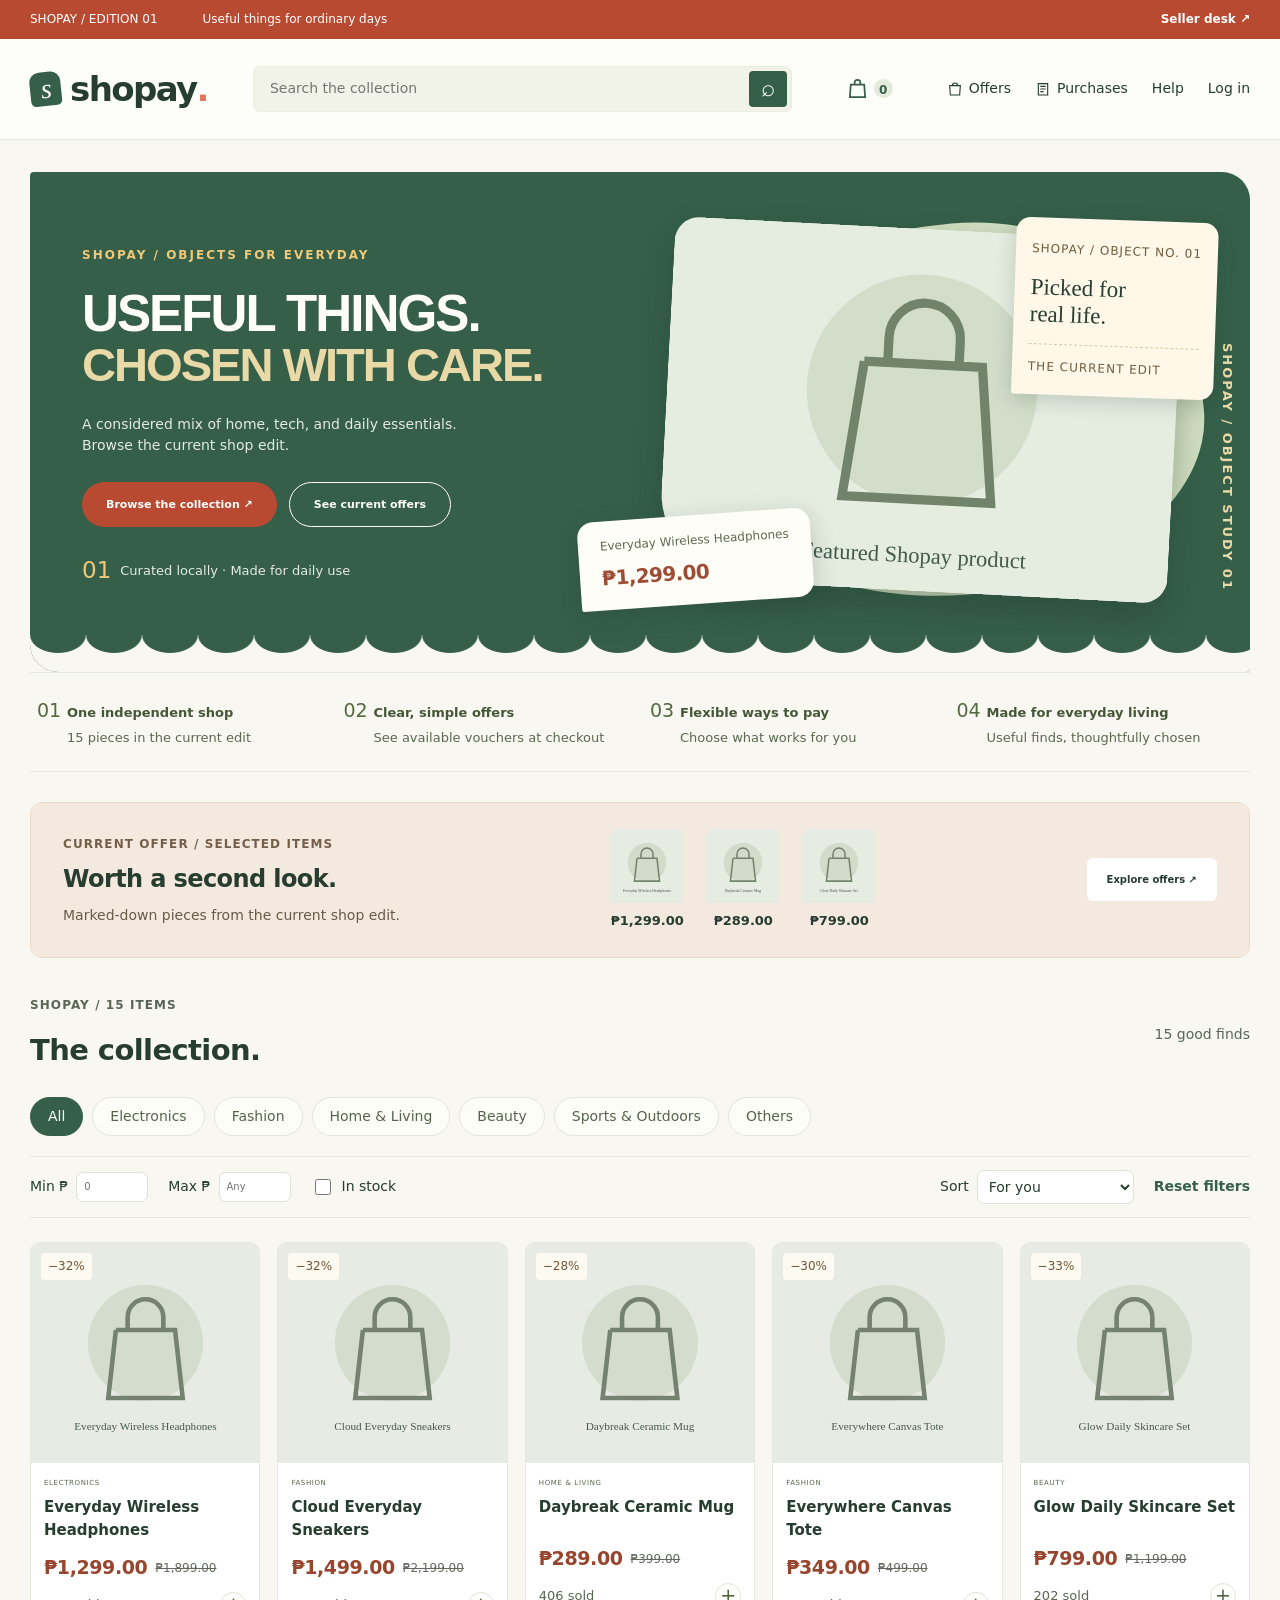
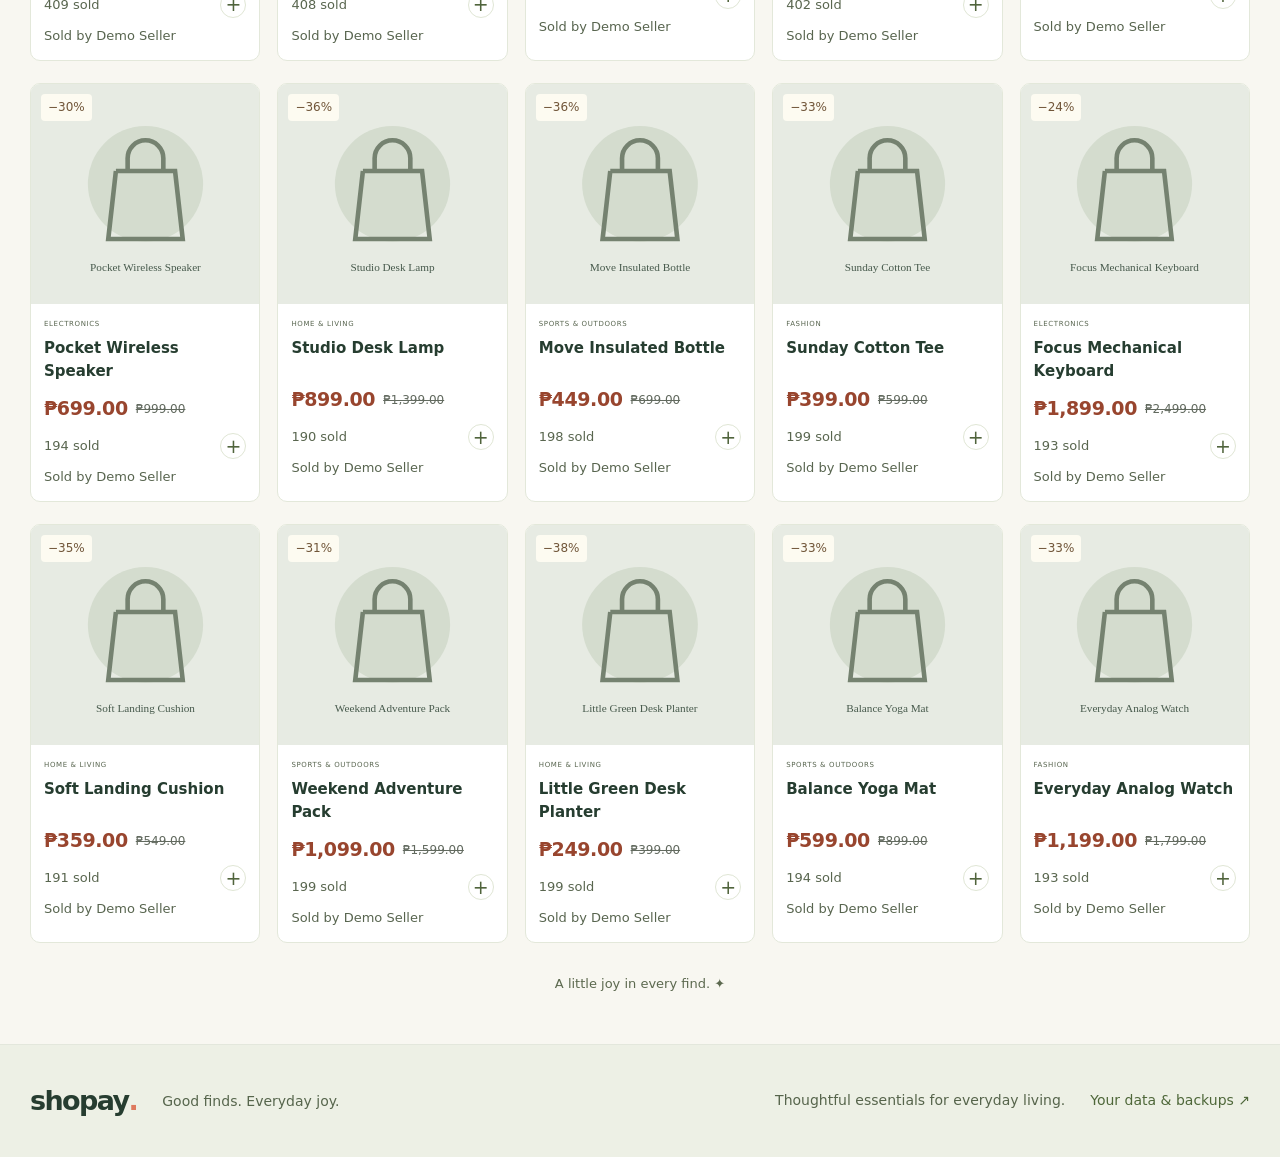
==== commit 54b8c11f: "Refresh Shopay demo experience Co-authored-by: Copilot <223556219+Copilot@users.noreply.github.com>" ====
--- a/index.html
+++ b/index.html
@@ -119,7 +119,7 @@
   <div><span class="eyebrow">YOUR SHOPAY</span><h1>My purchases</h1></div></div>
   <div id="purchase-tabs" class="category-buttons purchase-tabs" role="tablist" aria-label="Filter purchases"><button id="orders-pay-tab" role="tab" aria-selected="false" aria-controls="order-list" data-action="purchase-tab" data-value="pay"><span aria-hidden="true">◷</span> To pay</button><button id="orders-ship-tab" role="tab" aria-selected="false" aria-controls="order-list" data-action="purchase-tab" data-value="ship"><span aria-hidden="true">□</span> To ship</button><button id="orders-receive-tab" role="tab" aria-selected="false" aria-controls="order-list" data-action="purchase-tab" data-value="receive"><span aria-hidden="true">⇢</span> To receive</button><button id="orders-rate-tab" role="tab" aria-selected="false" aria-controls="order-list" data-action="purchase-tab" data-value="rate"><span aria-hidden="true">☆</span> To rate</button><button id="orders-history-tab" role="tab" aria-selected="true" aria-controls="order-list" data-action="purchase-tab" data-value="history" class="active"><span aria-hidden="true">↺</span> History</button></div>
   <div id="order-list" role="tabpanel" aria-label="Purchase results"></div></section>
-  <section id="page-support" class="page" hidden><span class="eyebrow">SHOPAY CUSTOMER CARE</span><h1>Help Center</h1><p class="muted">Quick answers and a direct line to our shop.</p><div class="two-columns"><section class="panel support-faq"><h2>Common questions</h2><details><summary>Where can I track my order?</summary><p>Open My purchases and choose To pay, To ship, or To receive to see its latest status.</p></details><details><summary>Can I cancel an order?</summary><p>On My purchases, choose Cancel order while it is pending or being prepared.</p></details><details><summary>How do I use an offer?</summary><p>Enter an available voucher during checkout before placing your order.</p></details></section><section class="panel"><h2>Message Shopay</h2><div id="customer-chat" class="chat-thread"></div><form id="support-form" class="chat-form"><label>Your message<textarea name="text" required maxlength="1000"></textarea></label><button class="button primary">Send message</button></form></section></div></section>
+  <section id="page-support" class="page" hidden><span class="eyebrow">SHOPAY CUSTOMER CARE</span><h1>Help Center</h1><p class="muted">Quick answers and a direct line to our shop.</p><div class="two-columns"><section class="panel support-faq"><h2>Common questions</h2><details><summary>Where can I track my order?</summary><p>Open My purchases and choose To pay, To ship, or To receive to see its latest status.</p></details><details><summary>Can I cancel an order?</summary><p>On My purchases, choose Cancel order while it is pending or being prepared.</p></details><details><summary>How do I use an offer?</summary><p>Enter an available voucher during checkout before placing your order.</p></details></section><section class="chat-box panel"><header class="chat-heading"><span id="customer-chat-avatar" class="chat-avatar" aria-hidden="true">S</span><div><strong id="customer-chat-title">Shopay</strong><small>Message the shop</small></div><span class="chat-online"><i></i> Online</span></header><div id="customer-chat" class="chat-thread" role="log" aria-live="polite"></div><form id="support-form" class="chat-composer"><label class="sr-only" for="customer-chat-text">Your message</label><textarea id="customer-chat-text" name="text" placeholder="Write a message…" required maxlength="1000"></textarea><button class="button primary" aria-label="Send message"><svg aria-hidden="true" viewBox="0 0 24 24"><path d="m3 11 18-8-8 18-2-8-8-2Zm8 2 10-10"/></svg></button></form></section></div></section>
   <section id="page-vouchers" class="page" hidden><span class="eyebrow">LITTLE EXTRAS, JUST FOR YOU</span><h1>Good finds. Better prices.</h1>
   <div id="voucher-list" class="two-columns"></div></section>
   <section id="page-later" class="page" hidden><span class="eyebrow">YOUR PACE. YOUR EVERYDAY.</span><h1>Shopay<span class="coral">Later</span></h1>
@@ -156,7 +156,7 @@
   <form id="login-form" class="panel"><span class="eyebrow">YOUR SHOPAY</span>
   <h2>Hello, good to see you.</h2>
           <label>Email address<input name="email" type="email" required autocomplete="username"></label>
-  <label>4-digit PIN<input name="pin" type="password" pattern="[0-9]{4}" maxlength="4" required autocomplete="off"></label><button class="button primary wide">Log in ↗</button>
+  <label>4-digit PIN<input name="pin" type="password" pattern="[0-9]{4}" maxlength="4" required autocomplete="off"></label><button class="button primary wide">Log in ↗</button><button type="button" data-action="demo-customer-login" class="button outlined wide">◉ Try the Demo Buyer account</button>
   <p class="muted small">Sign in to view your account, purchases, and saved offers.</p><a href="#register">Create a customer account</a><a href="admin.html">Seller login ↗</a></form>
 </section>
   <section id="page-register" class="page narrow" hidden>
--- a/style.css
+++ b/style.css
@@ -316,6 +316,7 @@
   .kpi-grid{grid-template-columns:1fr 1fr}
   .forecast-controls{grid-template-columns:1fr 1fr}
 }
+.chat-box{display:grid;grid-template-rows:auto minmax(230px,45vh) auto;gap:0;padding:0;overflow:hidden}.chat-heading{display:flex;align-items:center;gap:12px;padding:15px 18px;border-bottom:1px solid var(--line);background:#fbfcf8}.chat-heading>div{display:grid;gap:2px}.chat-heading small{color:var(--muted)}.chat-avatar{display:grid;place-items:center;width:40px;height:40px;border-radius:50%;background:#e5ecdf;color:var(--green);font-size:22px}.chat-online,.chat-customer{margin-left:auto}.chat-online{display:flex;align-items:center;gap:6px;color:var(--green);font-size:13px}.chat-online i{width:8px;height:8px;border-radius:50%;background:#5b9c69}.chat-customer{width:min(220px,42%);margin-bottom:0}.chat-thread{grid-template-columns:minmax(0,1fr);align-content:start;height:45vh;min-height:230px;padding:18px;background:#fcfcfa}.chat-message{width:fit-content;min-width:min(210px,80%);max-width:min(85%,440px);box-shadow:0 1px 2px #263b2410}.chat-message strong{font-size:12px}.chat-message small{color:var(--muted);font-size:11px}.chat-thread>.muted{align-self:center;justify-self:center;text-align:center}.chat-composer{display:grid;grid-template-columns:1fr auto;align-items:end;gap:10px;padding:13px;border-top:1px solid var(--line);background:white}.chat-composer textarea{min-height:46px;max-height:130px;resize:vertical;margin:0;padding:12px 14px;border:1px solid var(--line);border-radius:8px}.chat-composer .button{display:grid;place-items:center;width:46px;height:46px;padding:0}.chat-composer svg{width:21px;height:21px;fill:none;stroke:currentColor;stroke-width:1.8;stroke-linecap:round;stroke-linejoin:round}.chat-box>.chat-thread{max-height:none}.sr-only{position:absolute;width:1px;height:1px;padding:0;margin:-1px;overflow:hidden;clip:rect(0,0,0,0);white-space:nowrap;border:0}
 /* Mobile: retain readable cards, native forms, and horizontally scrollable tables. */
 @media(max-width:700px){
   h1{font-size:29px}
@@ -394,5 +395,5 @@
   .section-heading>.muted,.order-line,.order-progress,.summary-line,.account-links a{font-size:13px}
   .admin-page label,.admin-page select,.admin-page input,.kpi>span,.kpi>small,.seller-top{font-size:13px}
   .kpi>strong{font-size:24px}
-  .eyebrow,.workspace-label{font-size:10px}
+  .eyebrow,.workspace-label{font-size:10px}.chat-heading{gap:8px;padding:12px}.chat-avatar{width:34px;height:34px}.chat-customer{width:43%}.chat-thread{height:40vh;min-height:210px;padding:13px}
 }
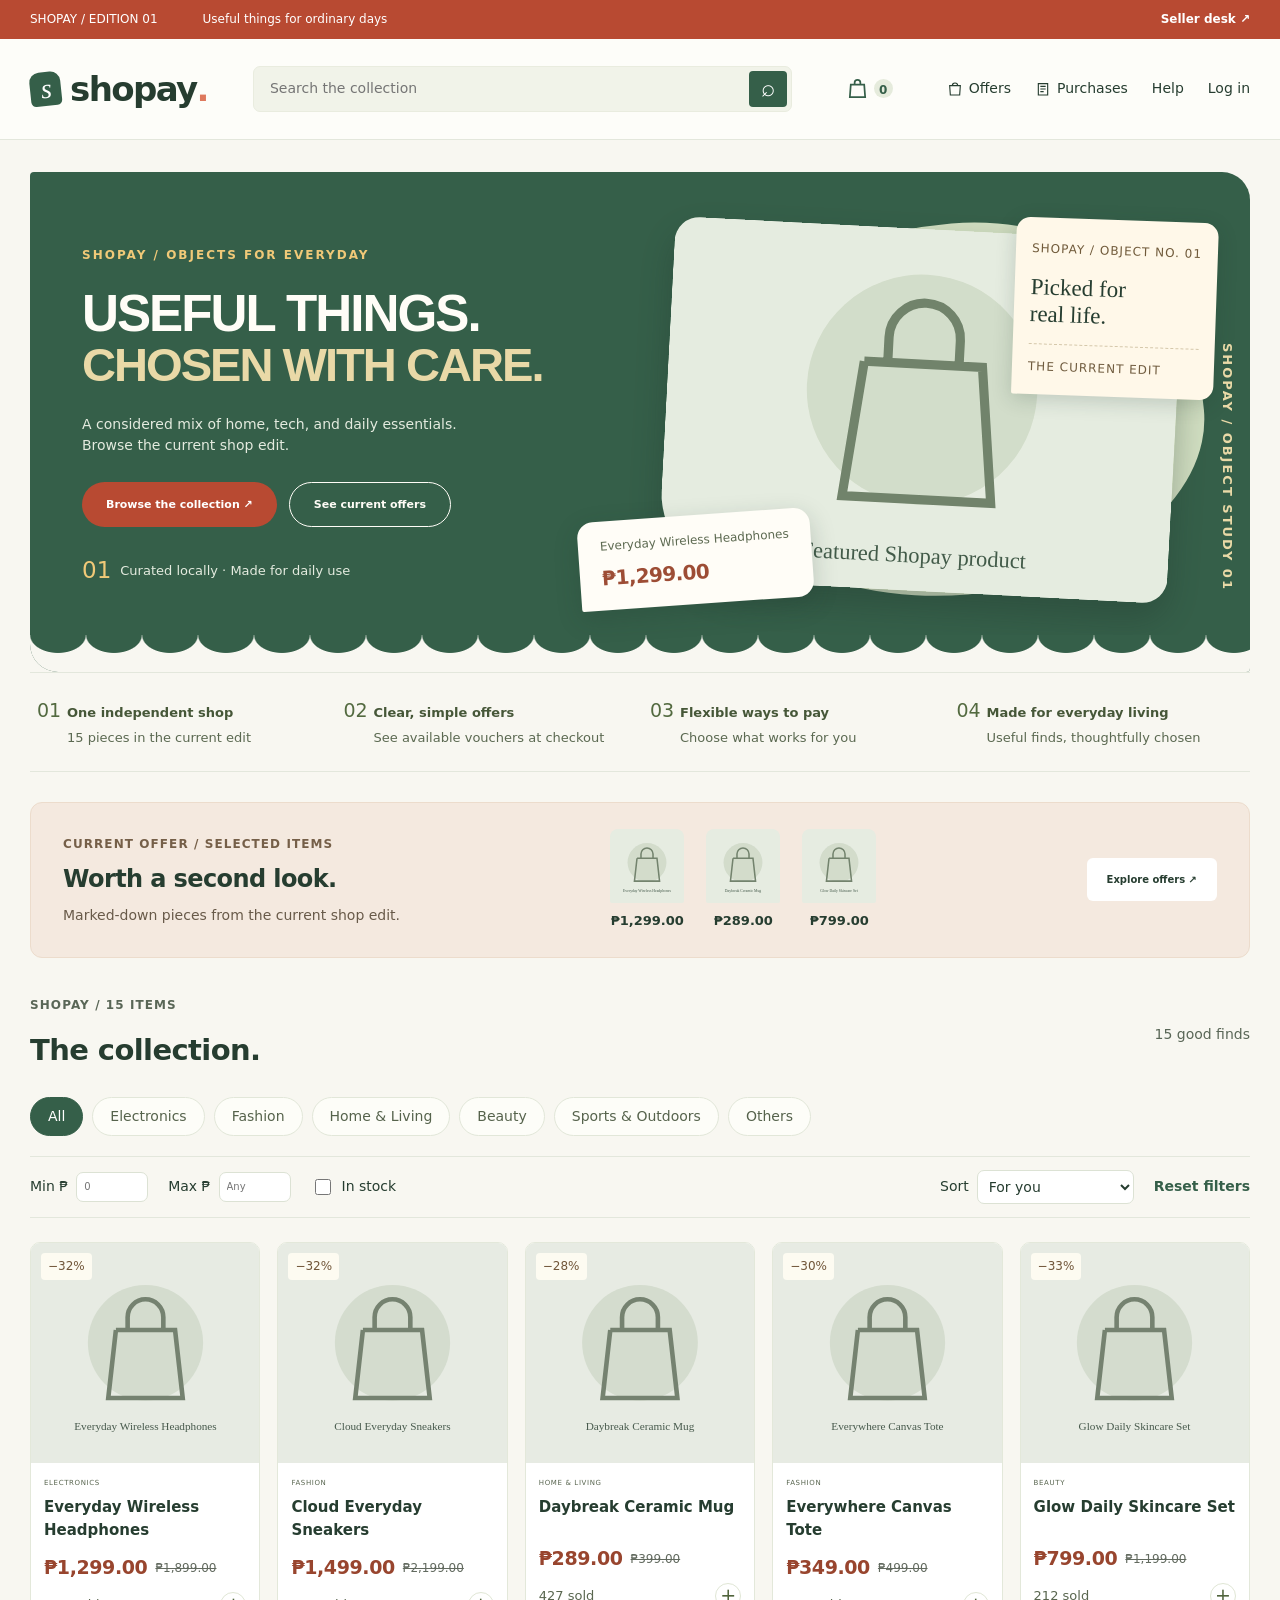
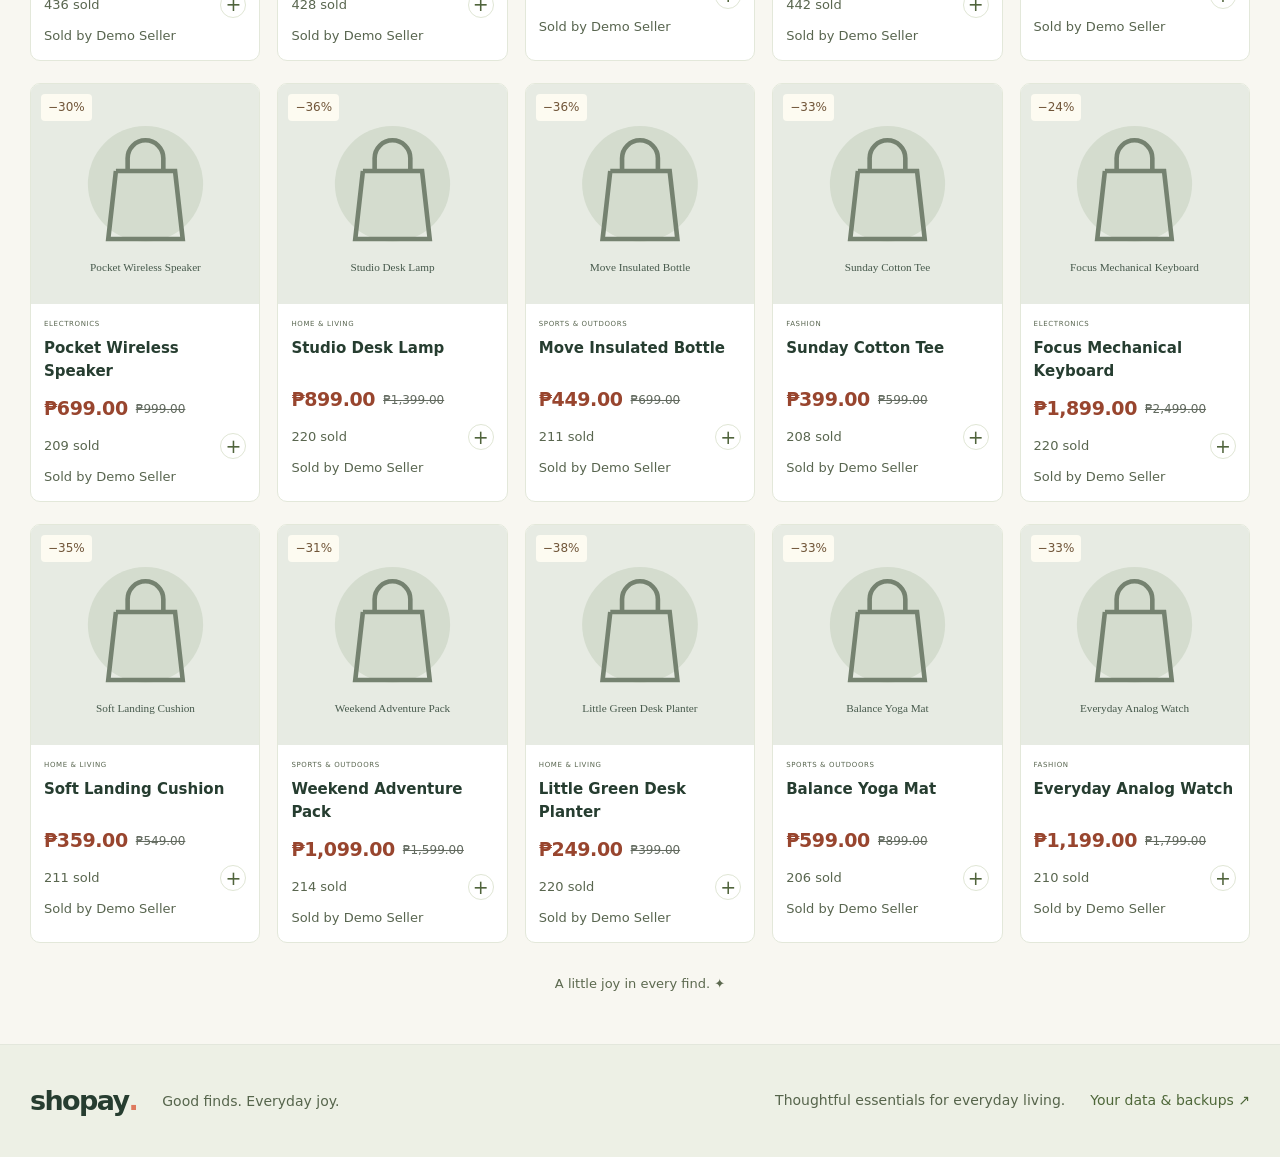
==== commit d7d8ab98: "Polish Shopay storefront and seller tools Co-authored-by: Copilot <223556219+Copilot@users.noreply.g" ====
--- a/index.html
+++ b/index.html
@@ -119,7 +119,7 @@
   <div><span class="eyebrow">YOUR SHOPAY</span><h1>My purchases</h1></div></div>
   <div id="purchase-tabs" class="category-buttons purchase-tabs" role="tablist" aria-label="Filter purchases"><button id="orders-pay-tab" role="tab" aria-selected="false" aria-controls="order-list" data-action="purchase-tab" data-value="pay"><span aria-hidden="true">◷</span> To pay</button><button id="orders-ship-tab" role="tab" aria-selected="false" aria-controls="order-list" data-action="purchase-tab" data-value="ship"><span aria-hidden="true">□</span> To ship</button><button id="orders-receive-tab" role="tab" aria-selected="false" aria-controls="order-list" data-action="purchase-tab" data-value="receive"><span aria-hidden="true">⇢</span> To receive</button><button id="orders-rate-tab" role="tab" aria-selected="false" aria-controls="order-list" data-action="purchase-tab" data-value="rate"><span aria-hidden="true">☆</span> To rate</button><button id="orders-history-tab" role="tab" aria-selected="true" aria-controls="order-list" data-action="purchase-tab" data-value="history" class="active"><span aria-hidden="true">↺</span> History</button></div>
   <div id="order-list" role="tabpanel" aria-label="Purchase results"></div></section>
-  <section id="page-support" class="page" hidden><span class="eyebrow">SHOPAY CUSTOMER CARE</span><h1>Help Center</h1><p class="muted">Quick answers and a direct line to our shop.</p><div class="two-columns"><section class="panel support-faq"><h2>Common questions</h2><details><summary>Where can I track my order?</summary><p>Open My purchases and choose To pay, To ship, or To receive to see its latest status.</p></details><details><summary>Can I cancel an order?</summary><p>On My purchases, choose Cancel order while it is pending or being prepared.</p></details><details><summary>How do I use an offer?</summary><p>Enter an available voucher during checkout before placing your order.</p></details></section><section class="chat-box panel"><header class="chat-heading"><span id="customer-chat-avatar" class="chat-avatar" aria-hidden="true">S</span><div><strong id="customer-chat-title">Shopay</strong><small>Message the shop</small></div><span class="chat-online"><i></i> Online</span></header><div id="customer-chat" class="chat-thread" role="log" aria-live="polite"></div><form id="support-form" class="chat-composer"><label class="sr-only" for="customer-chat-text">Your message</label><textarea id="customer-chat-text" name="text" placeholder="Write a message…" required maxlength="1000"></textarea><button class="button primary" aria-label="Send message"><svg aria-hidden="true" viewBox="0 0 24 24"><path d="m3 11 18-8-8 18-2-8-8-2Zm8 2 10-10"/></svg></button></form></section></div></section>
+  <section id="page-support" class="page" hidden><span class="eyebrow">SHOPAY CUSTOMER CARE</span><h1>Help Center</h1><p class="muted">Quick answers and a direct line to our shop.</p><div class="two-columns"><section class="panel support-faq"><h2>Common questions</h2><details><summary>Where can I track my order?</summary><p>Open My purchases and choose To pay, To ship, or To receive to see its latest status.</p></details><details><summary>Can I cancel an order?</summary><p>On My purchases, choose Cancel order while it is pending or being prepared.</p></details><details><summary>How do I use an offer?</summary><p>Enter an available voucher during checkout before placing your order.</p></details></section><section class="chat-box panel"><header class="chat-heading"><span id="customer-chat-avatar" class="chat-avatar" aria-hidden="true">S</span><div><strong id="customer-chat-title">Shopay</strong><small id="customer-chat-subtitle">Message the shop</small></div><span class="chat-online"><i></i> Online</span></header><div id="customer-chat" class="chat-thread" role="log" aria-live="polite"></div><form id="support-form" class="chat-composer"><label class="sr-only" for="customer-chat-text">Your message</label><textarea id="customer-chat-text" name="text" placeholder="Write a message…" required maxlength="1000"></textarea><button class="button primary" aria-label="Send message"><svg aria-hidden="true" viewBox="0 0 24 24"><path d="m3 11 18-8-8 18-2-8-8-2Zm8 2 10-10"/></svg></button></form></section></div></section>
   <section id="page-vouchers" class="page" hidden><span class="eyebrow">LITTLE EXTRAS, JUST FOR YOU</span><h1>Good finds. Better prices.</h1>
   <div id="voucher-list" class="two-columns"></div></section>
   <section id="page-later" class="page" hidden><span class="eyebrow">YOUR PACE. YOUR EVERYDAY.</span><h1>Shopay<span class="coral">Later</span></h1>
--- a/style.css
+++ b/style.css
@@ -168,7 +168,7 @@
 .order-card .section-heading small{display:block;margin-top:6px;color:var(--muted);font-size:10px}
 .order-line{display:flex;align-items:center;gap:15px;margin-block:12px;font-size:11px}
 .order-line img{width:50px;height:50px;border-radius:6px;background:#edf1e5}
-.order-line>span{flex:1}
+.order-line>span{flex:1;display:flex;align-items:center;gap:10px;flex-wrap:wrap}.order-item-name{flex-basis:100%}.order-message-link{min-height:36px}.order-message-link svg{width:16px;height:16px;fill:none;stroke:currentColor;stroke-width:1.8;stroke-linecap:round;stroke-linejoin:round}
 .order-progress{display:flex;flex-wrap:wrap;gap:10px;color:#59664f;font-size:8px;padding:18px 0}
 .order-progress .done{color:#557c50;font-weight:600}
 .badge{display:inline-block;white-space:nowrap;font-size:9px;background:#f7f0e2;border:1px solid #e7dec8;border-radius:5px;color:#70551e;padding:5px 8px}
@@ -251,7 +251,7 @@
 .kpi>strong{font-size:27px;letter-spacing:-1px;display:block;margin-block:17px}
 .kpi>small{font-size:8px;line-height:1.6;color:#58664d;display:block}
 .chart{display:block;width:100%;height:auto;margin-top:18px;min-height:150px}
-.chart text{font:20px Arial,sans-serif;fill:#58654e}
+.chart text{font:12px Arial,sans-serif;fill:#58654e}
 .bar-row{margin-top:23px}
 .bar-row>div:first-child{display:flex;justify-content:space-between;gap:12px;margin-bottom:10px;font-size:10px;color:#56664b}
 .bar-row b{font-size:9px;font-weight:500;white-space:nowrap}
